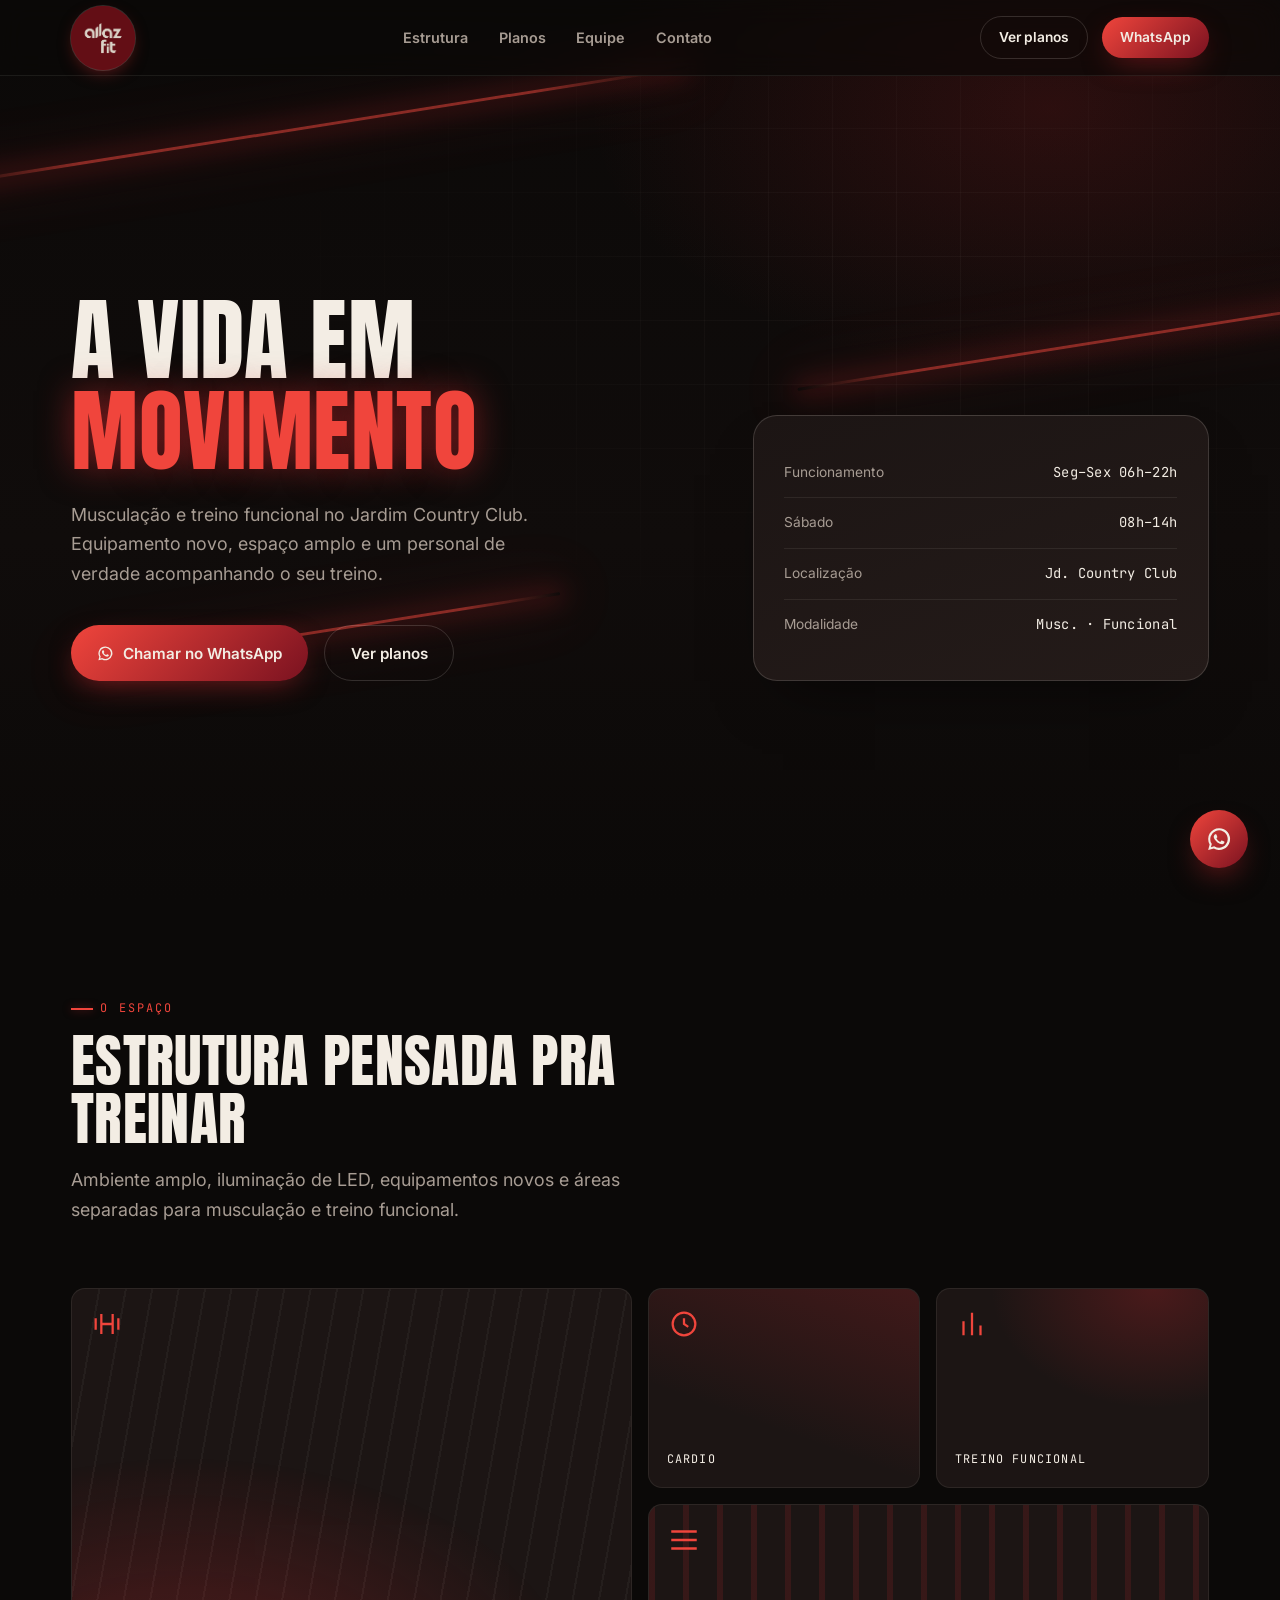
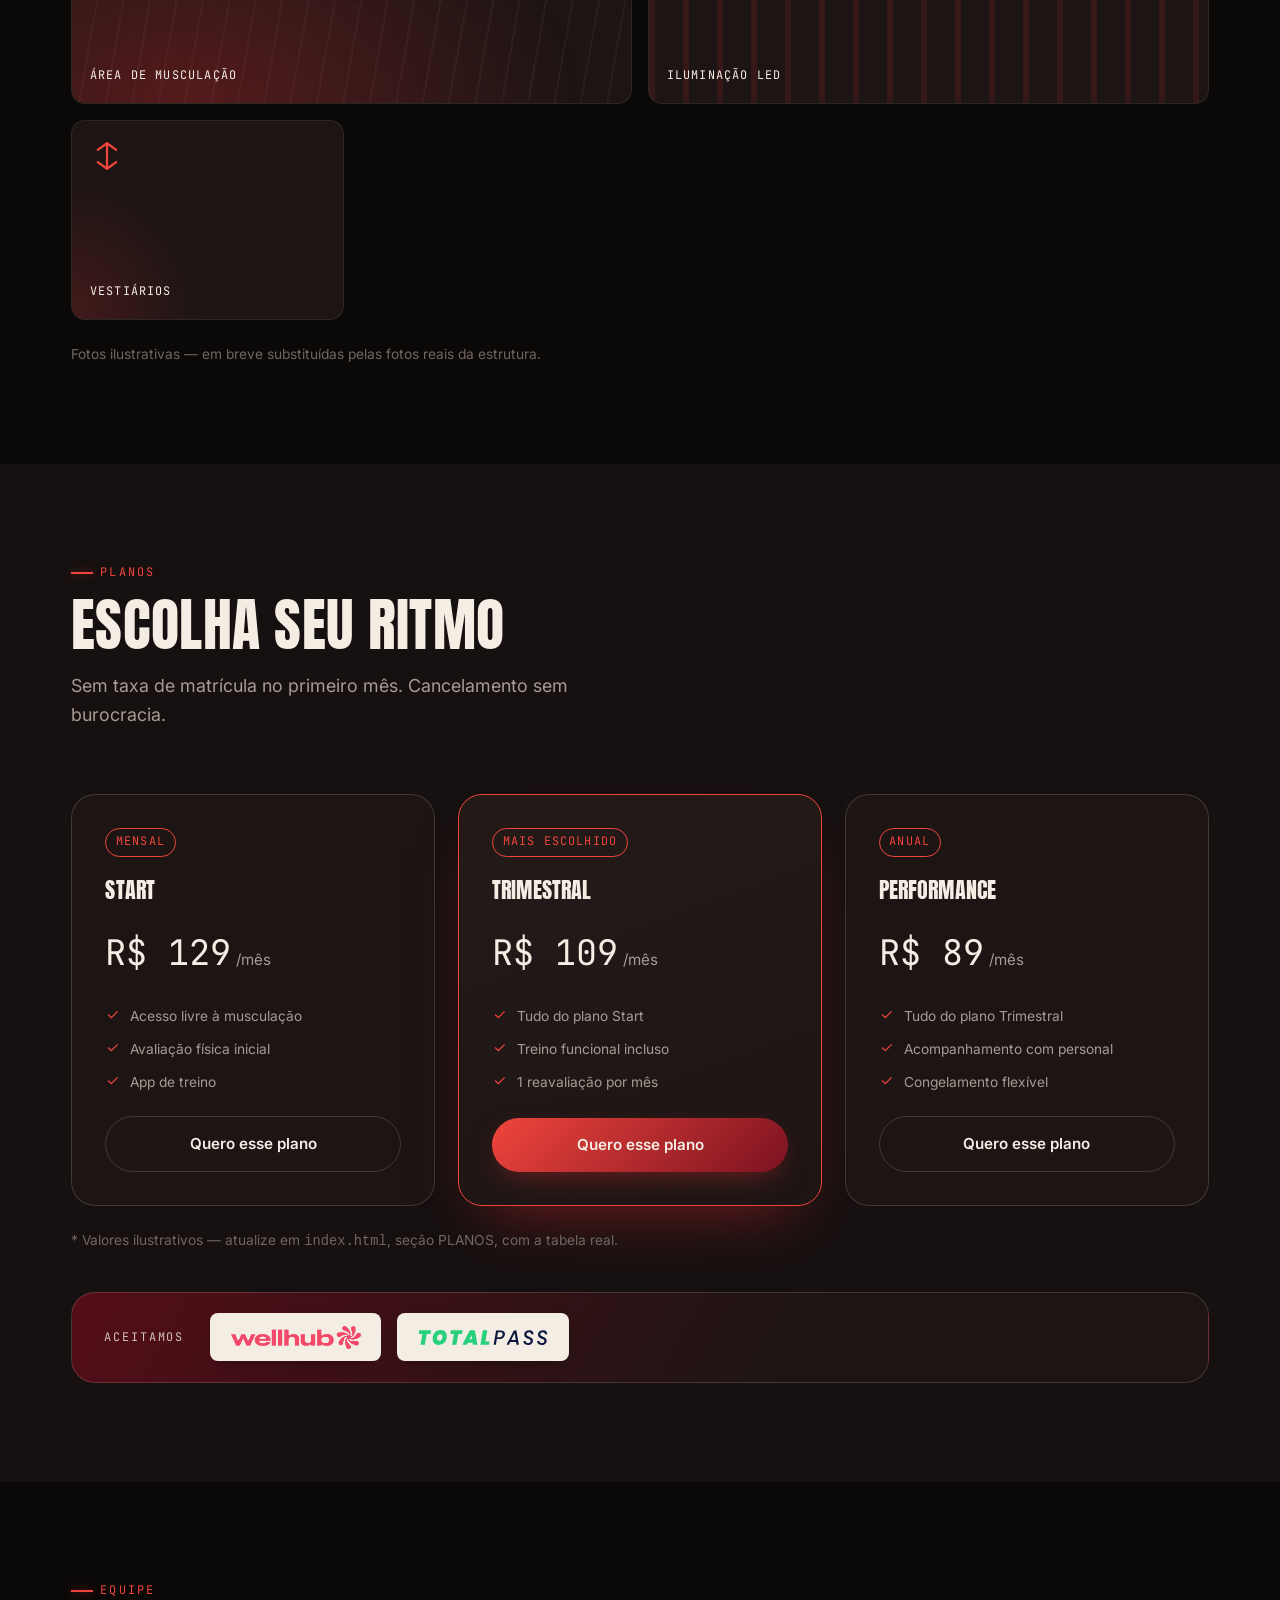
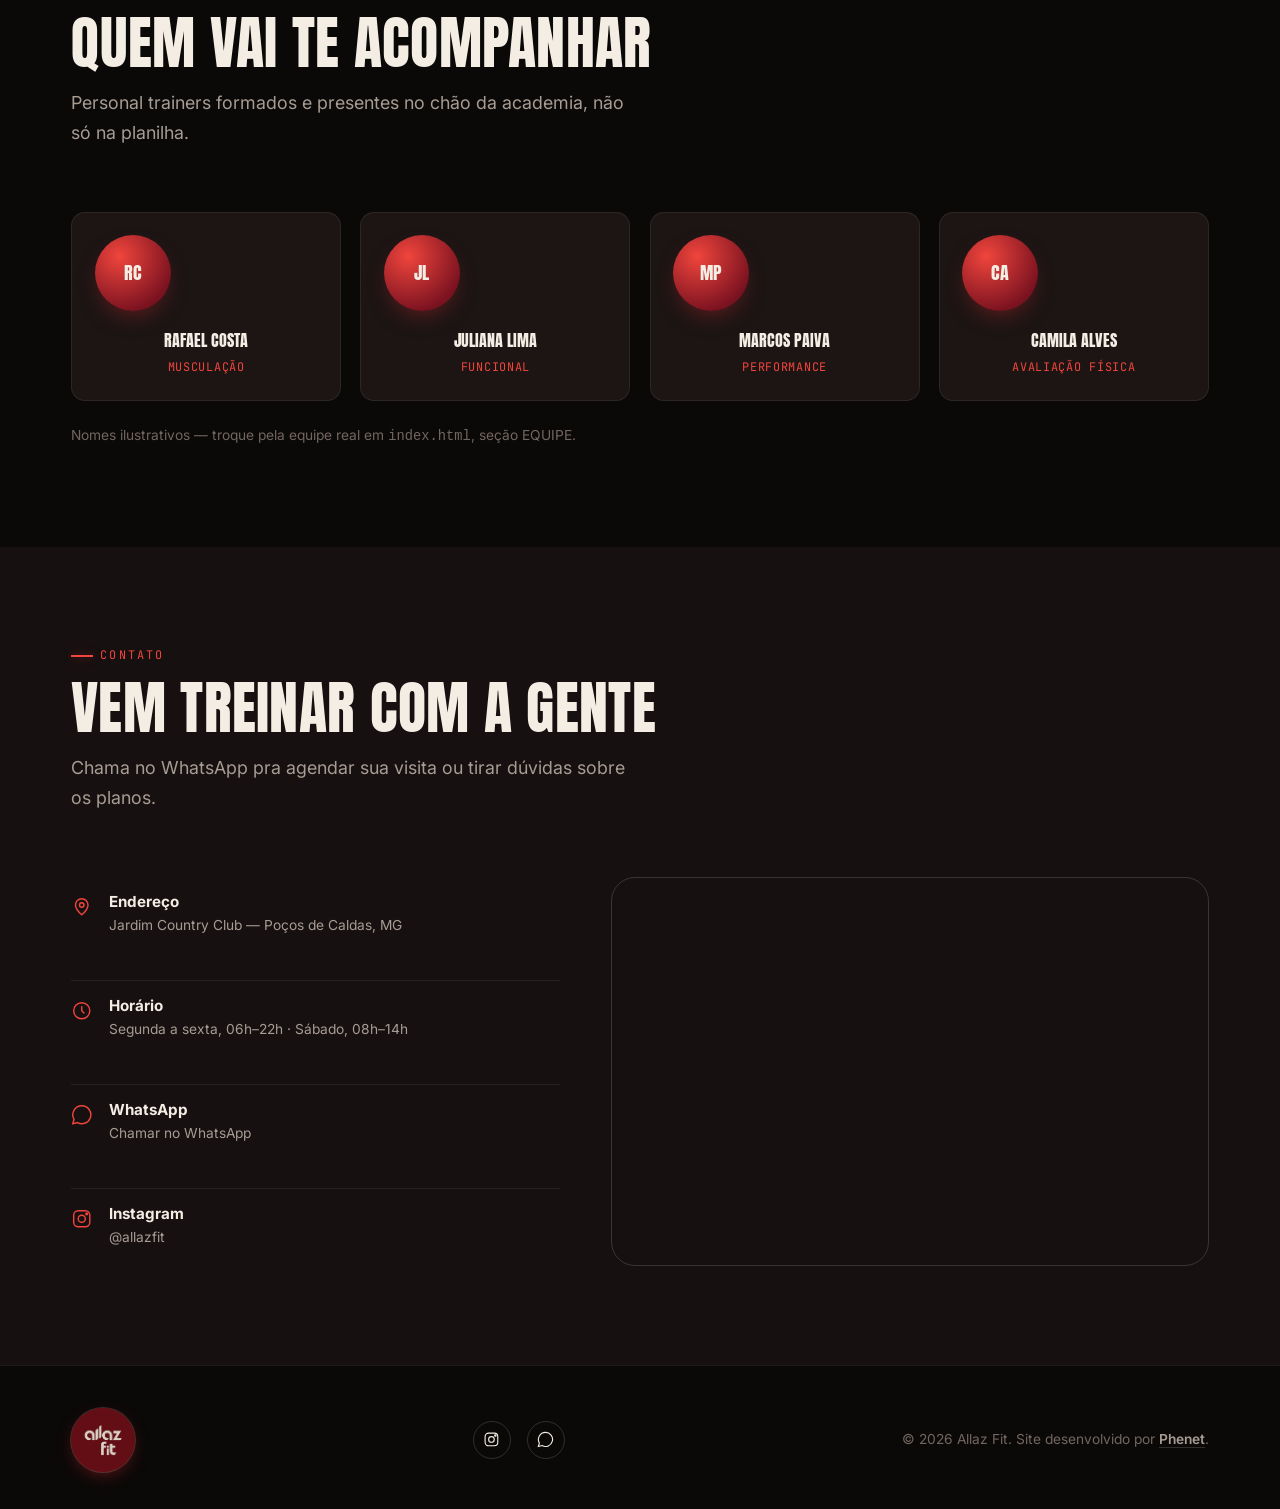
==== index.html @ f0dd8939 "Site institucional da Allaz Fit Vitrine em HTML/CSS/JS puro: hero, estrutura, planos, equipe e conta" ====
<!DOCTYPE html>
<html lang="pt-BR">
<head>
<meta charset="UTF-8">
<meta name="viewport" content="width=device-width, initial-scale=1">
<title>Allaz Fit — Academia em Poços de Caldas</title>
<meta name="description" content="Allaz Fit, academia no Jardim Country Club, Poços de Caldas. Musculação, treino funcional e acompanhamento de personal trainer. A vida em movimento.">

<meta property="og:type" content="business.business">
<meta property="og:title" content="Allaz Fit — Academia em Poços de Caldas">
<meta property="og:description" content="Musculação, treino funcional e acompanhamento de personal trainer no Jardim Country Club.">
<meta property="og:image" content="assets/logo.jpg">

<link rel="icon" href="assets/logo.jpg" type="image/jpeg">
<link rel="apple-touch-icon" href="assets/logo.jpg">
<link rel="preconnect" href="https://fonts.googleapis.com">
<link rel="preconnect" href="https://fonts.gstatic.com" crossorigin>
<link href="https://fonts.googleapis.com/css2?family=Anton&family=Inter:wght@400;500;600;700;800&family=JetBrains+Mono:wght@400;500&display=swap" rel="stylesheet">
<link rel="stylesheet" href="css/style.css">
</head>
<body>

<!-- ============ HEADER ============ -->
<header class="header" id="header">
  <div class="container header__inner">
    <a href="#inicio" class="brand">
      <span class="brand__mark"><img src="assets/logo.jpg" alt="Allaz Fit"></span>
    </a>

    <nav class="nav" id="nav">
      <a href="#estrutura">Estrutura</a>
      <a href="#planos">Planos</a>
      <a href="#equipe">Equipe</a>
      <a href="#contato">Contato</a>
    </nav>

    <div class="header__cta">
      <a href="#planos" class="btn btn--ghost">Ver planos</a>
      <a href="#" class="btn btn--primary js-wa" data-msg="Olá! Vim pelo site da Allaz Fit e quero saber mais sobre os planos.">
        WhatsApp
      </a>
    </div>

    <button class="menu-toggle" id="menuToggle" aria-label="Abrir menu" aria-expanded="false">
      <span></span><span></span><span></span>
    </button>
  </div>
</header>

<!-- ============ HERO ============ -->
<section class="hero" id="inicio">
  <div class="hero__grid" aria-hidden="true"></div>
  <div class="hero__strips" aria-hidden="true">
    <div class="hero__strip hero__strip--1"></div>
    <div class="hero__strip hero__strip--2"></div>
    <div class="hero__strip hero__strip--3"></div>
  </div>

  <div class="container hero__inner">
    <div>
      <h1>A vida em <em>movimento</em></h1>
      <p class="hero__lead">Musculação e treino funcional no Jardim Country Club. Equipamento novo, espaço amplo e um personal de verdade acompanhando o seu treino.</p>
      <div class="hero__cta">
        <a href="#" class="btn btn--primary js-wa" data-msg="Olá! Vim pelo site da Allaz Fit e quero conhecer a academia.">
          <svg viewBox="0 0 24 24" fill="currentColor"><path d="M12 2a10 10 0 0 0-8.66 15L2 22l5.2-1.3A10 10 0 1 0 12 2Zm0 18a8 8 0 0 1-4.1-1.13l-.3-.17-3.08.77.8-2.98-.2-.32A8 8 0 1 1 12 20Zm4.4-5.9c-.24-.12-1.42-.7-1.64-.78-.22-.08-.38-.12-.54.12-.16.24-.62.78-.76.94-.14.16-.28.18-.52.06-.24-.12-1.02-.38-1.94-1.2-.72-.64-1.2-1.44-1.34-1.68-.14-.24-.02-.37.1-.49.11-.11.24-.28.36-.42.12-.14.16-.24.24-.4.08-.16.04-.3-.02-.42-.06-.12-.54-1.3-.74-1.78-.2-.46-.4-.4-.54-.4h-.46c-.16 0-.42.06-.64.3-.22.24-.84.82-.84 2s.86 2.32.98 2.48c.12.16 1.7 2.6 4.12 3.64.58.25 1.03.4 1.38.51.58.18 1.1.16 1.52.1.46-.07 1.42-.58 1.62-1.14.2-.56.2-1.04.14-1.14-.06-.1-.22-.16-.46-.28Z"/></svg>
          Chamar no WhatsApp
        </a>
        <a href="#planos" class="btn btn--ghost">Ver planos</a>
      </div>
    </div>

    <aside class="hero__panel" data-reveal>
      <div class="hero__panel-row">
        <span class="hero__panel-label">Funcionamento</span>
        <span class="hero__panel-value">Seg–Sex 06h–22h</span>
      </div>
      <div class="hero__panel-row">
        <span class="hero__panel-label">Sábado</span>
        <span class="hero__panel-value">08h–14h</span>
      </div>
      <div class="hero__panel-row">
        <span class="hero__panel-label">Localização</span>
        <span class="hero__panel-value">Jd. Country Club</span>
      </div>
      <div class="hero__panel-row">
        <span class="hero__panel-label">Modalidade</span>
        <span class="hero__panel-value">Musc. · Funcional</span>
      </div>
    </aside>
  </div>
</section>

<!-- ============ ESTRUTURA ============ -->
<section class="section" id="estrutura">
  <div class="container">
    <div class="eyebrow">O espaço</div>
    <div class="section__head" data-reveal>
      <h2>Estrutura pensada pra treinar</h2>
      <p>Ambiente amplo, iluminação de LED, equipamentos novos e áreas separadas para musculação e treino funcional.</p>
    </div>

    <div class="gallery" data-reveal>
      <div class="shot shot--a">
        <svg class="shot__icon" viewBox="0 0 24 24" fill="none" stroke="currentColor" stroke-width="1.6"><path d="M4 8v8M8 5v14M16 5v14M20 8v8M8 12h8"/></svg>
        <span class="shot__label">Área de musculação</span>
      </div>
      <div class="shot shot--b">
        <svg class="shot__icon" viewBox="0 0 24 24" fill="none" stroke="currentColor" stroke-width="1.6"><circle cx="12" cy="12" r="8"/><path d="M12 8v4l3 2"/></svg>
        <span class="shot__label">Cardio</span>
      </div>
      <div class="shot shot--c">
        <svg class="shot__icon" viewBox="0 0 24 24" fill="none" stroke="currentColor" stroke-width="1.6"><path d="M6 20V10M12 20V4M18 20v-7"/></svg>
        <span class="shot__label">Treino funcional</span>
      </div>
      <div class="shot shot--d">
        <svg class="shot__icon" viewBox="0 0 24 24" fill="none" stroke="currentColor" stroke-width="1.6"><path d="M3 12h18M3 6h18M3 18h18"/></svg>
        <span class="shot__label">Iluminação LED</span>
      </div>
      <div class="shot shot--e">
        <svg class="shot__icon" viewBox="0 0 24 24" fill="none" stroke="currentColor" stroke-width="1.6"><path d="M12 3v18M5 8l7-5 7 5M5 16l7 5 7-5"/></svg>
        <span class="shot__label">Vestiários</span>
      </div>
    </div>
    <!-- Trocar por fotos reais: substitua cada <div class="shot ..."> pelo conteúdo,
         mantendo a classe, por <img src="assets/estrutura-1.jpg" alt="..."> -->
    <p class="note">Fotos ilustrativas — em breve substituídas pelas fotos reais da estrutura.</p>
  </div>
</section>

<!-- ============ PLANOS ============ -->
<section class="section section--alt" id="planos">
  <div class="container">
    <div class="eyebrow">Planos</div>
    <div class="section__head" data-reveal>
      <h2>Escolha seu ritmo</h2>
      <p>Sem taxa de matrícula no primeiro mês. Cancelamento sem burocracia.</p>
    </div>

    <div class="plans" data-reveal>
      <article class="plan">
        <span class="plan__tag">Mensal</span>
        <h3 class="plan__name">Start</h3>
        <div class="plan__price">R$ 129<span>/mês</span></div>
        <ul class="plan__list">
          <li><svg viewBox="0 0 24 24" fill="none" stroke="currentColor" stroke-width="2"><path d="M5 12l5 5L20 7"/></svg>Acesso livre à musculação</li>
          <li><svg viewBox="0 0 24 24" fill="none" stroke="currentColor" stroke-width="2"><path d="M5 12l5 5L20 7"/></svg>Avaliação física inicial</li>
          <li><svg viewBox="0 0 24 24" fill="none" stroke="currentColor" stroke-width="2"><path d="M5 12l5 5L20 7"/></svg>App de treino</li>
        </ul>
        <a href="#" class="btn btn--ghost js-wa" data-msg="Olá! Quero contratar o plano Start da Allaz Fit.">Quero esse plano</a>
      </article>

      <article class="plan plan--featured">
        <span class="plan__tag">Mais escolhido</span>
        <h3 class="plan__name">Trimestral</h3>
        <div class="plan__price">R$ 109<span>/mês</span></div>
        <ul class="plan__list">
          <li><svg viewBox="0 0 24 24" fill="none" stroke="currentColor" stroke-width="2"><path d="M5 12l5 5L20 7"/></svg>Tudo do plano Start</li>
          <li><svg viewBox="0 0 24 24" fill="none" stroke="currentColor" stroke-width="2"><path d="M5 12l5 5L20 7"/></svg>Treino funcional incluso</li>
          <li><svg viewBox="0 0 24 24" fill="none" stroke="currentColor" stroke-width="2"><path d="M5 12l5 5L20 7"/></svg>1 reavaliação por mês</li>
        </ul>
        <a href="#" class="btn btn--primary js-wa" data-msg="Olá! Quero contratar o plano Trimestral da Allaz Fit.">Quero esse plano</a>
      </article>

      <article class="plan">
        <span class="plan__tag">Anual</span>
        <h3 class="plan__name">Performance</h3>
        <div class="plan__price">R$ 89<span>/mês</span></div>
        <ul class="plan__list">
          <li><svg viewBox="0 0 24 24" fill="none" stroke="currentColor" stroke-width="2"><path d="M5 12l5 5L20 7"/></svg>Tudo do plano Trimestral</li>
          <li><svg viewBox="0 0 24 24" fill="none" stroke="currentColor" stroke-width="2"><path d="M5 12l5 5L20 7"/></svg>Acompanhamento com personal</li>
          <li><svg viewBox="0 0 24 24" fill="none" stroke="currentColor" stroke-width="2"><path d="M5 12l5 5L20 7"/></svg>Congelamento flexível</li>
        </ul>
        <a href="#" class="btn btn--ghost js-wa" data-msg="Olá! Quero contratar o plano Performance da Allaz Fit.">Quero esse plano</a>
      </article>
    </div>
    <p class="note">* Valores ilustrativos — atualize em <code>index.html</code>, seção PLANOS, com a tabela real.</p>

    <div class="partners" data-reveal>
      <span class="partners__label">Aceitamos</span>
      <div class="partners__logos">
        <span class="partners__badge"><img src="assets/wellhub.png" alt="Wellhub"></span>
        <span class="partners__badge"><img src="assets/totalpass.svg" alt="TotalPass"></span>
      </div>
    </div>
  </div>
</section>

<!-- ============ EQUIPE ============ -->
<section class="section" id="equipe">
  <div class="container">
    <div class="eyebrow">Equipe</div>
    <div class="section__head" data-reveal>
      <h2>Quem vai te acompanhar</h2>
      <p>Personal trainers formados e presentes no chão da academia, não só na planilha.</p>
    </div>

    <div class="team" data-reveal>
      <div class="member">
        <div class="member__avatar">RC</div>
        <div class="member__name">Rafael Costa</div>
        <div class="member__role">Musculação</div>
      </div>
      <div class="member">
        <div class="member__avatar">JL</div>
        <div class="member__name">Juliana Lima</div>
        <div class="member__role">Funcional</div>
      </div>
      <div class="member">
        <div class="member__avatar">MP</div>
        <div class="member__name">Marcos Paiva</div>
        <div class="member__role">Performance</div>
      </div>
      <div class="member">
        <div class="member__avatar">CA</div>
        <div class="member__name">Camila Alves</div>
        <div class="member__role">Avaliação física</div>
      </div>
    </div>
    <p class="note">Nomes ilustrativos — troque pela equipe real em <code>index.html</code>, seção EQUIPE.</p>
  </div>
</section>

<!-- ============ CONTATO ============ -->
<section class="section section--alt" id="contato">
  <div class="container">
    <div class="eyebrow">Contato</div>
    <div class="section__head" data-reveal>
      <h2>Vem treinar com a gente</h2>
      <p>Chama no WhatsApp pra agendar sua visita ou tirar dúvidas sobre os planos.</p>
    </div>

    <div class="contact" data-reveal>
      <div class="contact__info">
        <div class="info-row">
          <svg viewBox="0 0 24 24" fill="none" stroke="currentColor" stroke-width="1.6"><path d="M12 21s-7-6.1-7-11a7 7 0 0 1 14 0c0 4.9-7 11-7 11Z"/><circle cx="12" cy="10" r="2.5"/></svg>
          <div>
            <h4>Endereço</h4>
            <p>Jardim Country Club — Poços de Caldas, MG</p>
          </div>
        </div>
        <div class="info-row">
          <svg viewBox="0 0 24 24" fill="none" stroke="currentColor" stroke-width="1.6"><circle cx="12" cy="12" r="9"/><path d="M12 7v5l3 3"/></svg>
          <div>
            <h4>Horário</h4>
            <p>Segunda a sexta, 06h–22h · Sábado, 08h–14h</p>
          </div>
        </div>
        <div class="info-row">
          <svg viewBox="0 0 24 24" fill="none" stroke="currentColor" stroke-width="1.6"><path d="M12 2a10 10 0 0 0-8.66 15L2 22l5.2-1.3A10 10 0 1 0 12 2Z"/></svg>
          <div>
            <h4>WhatsApp</h4>
            <p><a href="#" class="js-wa" data-msg="Olá! Vim pelo site da Allaz Fit.">Chamar no WhatsApp</a></p>
          </div>
        </div>
        <div class="info-row">
          <svg viewBox="0 0 24 24" fill="none" stroke="currentColor" stroke-width="1.6"><rect x="3" y="3" width="18" height="18" rx="5"/><circle cx="12" cy="12" r="4"/><circle cx="17.5" cy="6.5" r="1"/></svg>
          <div>
            <h4>Instagram</h4>
            <p><a href="https://instagram.com/allazfit" target="_blank" rel="noopener">@allazfit</a></p>
          </div>
        </div>
      </div>

      <div class="contact__map">
        <iframe src="https://maps.google.com/maps?q=Jardim%20Country%20Club%2C%20Po%C3%A7os%20de%20Caldas%2C%20MG&z=15&output=embed" loading="lazy" referrerpolicy="no-referrer-when-downgrade" title="Localização Allaz Fit"></iframe>
      </div>
    </div>
  </div>
</section>

<!-- ============ FOOTER ============ -->
<footer class="footer">
  <div class="container footer__inner">
    <a href="#inicio" class="brand">
      <span class="brand__mark"><img src="assets/logo.jpg" alt="Allaz Fit"></span>
    </a>

    <div class="footer__social">
      <a href="https://instagram.com/allazfit" target="_blank" rel="noopener" aria-label="Instagram">
        <svg viewBox="0 0 24 24" fill="none" stroke="currentColor" stroke-width="1.6"><rect x="3" y="3" width="18" height="18" rx="5"/><circle cx="12" cy="12" r="4"/><circle cx="17.5" cy="6.5" r="1"/></svg>
      </a>
      <a href="#" class="js-wa" data-msg="Olá! Vim pelo site da Allaz Fit." aria-label="WhatsApp">
        <svg viewBox="0 0 24 24" fill="none" stroke="currentColor" stroke-width="1.6"><path d="M12 2a10 10 0 0 0-8.66 15L2 22l5.2-1.3A10 10 0 1 0 12 2Z"/></svg>
      </a>
    </div>

    <p class="footer__credit">© <span id="year"></span> Allaz Fit. Site desenvolvido por <a href="https://phenettech.com.br" target="_blank" rel="noopener">Phenet</a>.</p>
  </div>
</footer>

<!-- ============ WHATSAPP FLOAT ============ -->
<a href="#" class="wa-float js-wa" id="waFloat" data-msg="Olá! Vim pelo site da Allaz Fit." aria-label="Chamar no WhatsApp">
  <svg viewBox="0 0 24 24" fill="currentColor"><path d="M12 2a10 10 0 0 0-8.66 15L2 22l5.2-1.3A10 10 0 1 0 12 2Zm0 18a8 8 0 0 1-4.1-1.13l-.3-.17-3.08.77.8-2.98-.2-.32A8 8 0 1 1 12 20Zm4.4-5.9c-.24-.12-1.42-.7-1.64-.78-.22-.08-.38-.12-.54.12-.16.24-.62.78-.76.94-.14.16-.28.18-.52.06-.24-.12-1.02-.38-1.94-1.2-.72-.64-1.2-1.44-1.34-1.68-.14-.24-.02-.37.1-.49.11-.11.24-.28.36-.42.12-.14.16-.24.24-.4.08-.16.04-.3-.02-.42-.06-.12-.54-1.3-.74-1.78-.2-.46-.4-.4-.54-.4h-.46c-.16 0-.42.06-.64.3-.22.24-.84.82-.84 2s.86 2.32.98 2.48c.12.16 1.7 2.6 4.12 3.64.58.25 1.03.4 1.38.51.58.18 1.1.16 1.52.1.46-.07 1.42-.58 1.62-1.14.2-.56.2-1.04.14-1.14-.06-.1-.22-.16-.46-.28Z"/></svg>
</a>

<script src="js/main.js"></script>
</body>
</html>
---- css/style.css ----
/* =========================================================
   ALLAZ FIT — Design System
   Paleta: preto quente + vinho profundo + ember (LED da sala)
   ========================================================= */

/* ---------- 1. TOKENS ---------- */
:root{
  /* cores */
  --ink:#0B0908;
  --bg-2:#161010;
  --surface:#1C1514;
  --surface-2:#241B19;
  --line:rgba(243,237,228,.08);
  --line-strong:rgba(243,237,228,.16);

  --bone:#F3EDE4;
  --smoke:#A79C93;
  --smoke-2:#726660;

  --wine:#7A1220;
  --wine-2:#540D17;
  --ember:#D42A30;
  --ember-2:#F0453C;
  --ember-glow:rgba(212,42,48,.55);
  --ember-soft:rgba(212,42,48,.14);

  /* tipografia */
  --f-display:'Anton',system-ui,sans-serif;
  --f-body:'Inter',system-ui,-apple-system,sans-serif;
  --f-mono:'JetBrains Mono',ui-monospace,'SF Mono',monospace;

  --fs-hero:clamp(2.6rem,7vw,6.4rem);
  --fs-h2:clamp(2rem,4.6vw,3.6rem);
  --fs-h3:clamp(1.2rem,2vw,1.6rem);
  --fs-lead:clamp(1.05rem,1.4vw,1.3rem);
  --fs-body:clamp(.96rem,1.05vw,1.05rem);
  --fs-sm:.86rem;
  --fs-xs:.74rem;

  /* layout */
  --container:1240px;
  --gutter:clamp(1.25rem,4vw,3.5rem);
  --section:clamp(5rem,11vh,9rem);
  --r-sm:8px;
  --r:14px;
  --r-lg:24px;

  /* motion */
  --e-out:cubic-bezier(.16,1,.3,1);
  --t-fast:.25s var(--e-out);
  --t:.55s var(--e-out);

  --header-h:76px;
}

/* ---------- 2. RESET ---------- */
*,*::before,*::after{box-sizing:border-box;margin:0;padding:0}
html{
  -webkit-text-size-adjust:100%;
  scroll-behavior:smooth;
  scroll-padding-top:calc(var(--header-h) + 16px);
}
body{
  font-family:var(--f-body);
  font-size:var(--fs-body);
  line-height:1.65;
  color:var(--bone);
  background:var(--ink);
  overflow-x:clip;
  -webkit-font-smoothing:antialiased;
  -moz-osx-font-smoothing:grayscale;
}
img,svg,video{display:block;max-width:100%}
a{color:inherit;text-decoration:none}
button,input,textarea,select{font:inherit;color:inherit;background:none;border:none;outline:none}
ul{list-style:none}
h1,h2,h3,h4{font-family:var(--f-display);font-weight:400;line-height:1.02;letter-spacing:.005em;text-transform:uppercase}

:focus-visible{outline:2px solid var(--ember-2);outline-offset:3px}

.container{width:100%;max-width:var(--container);margin-inline:auto;padding-inline:var(--gutter)}
.section{padding-block:var(--section)}
.section--alt{background:var(--bg-2)}

.eyebrow{
  display:flex;align-items:center;gap:.6em;
  font-family:var(--f-mono);font-size:var(--fs-xs);letter-spacing:.18em;text-transform:uppercase;
  color:var(--ember-2);margin-bottom:1.1em;
}
.eyebrow::before{content:'';width:22px;height:2px;background:var(--ember-2);box-shadow:0 0 8px var(--ember-glow)}

.section__head{max-width:640px;margin-bottom:clamp(2.4rem,5vw,4rem)}
.section__head h2{font-size:var(--fs-h2);color:var(--bone)}
.section__head p{margin-top:1rem;color:var(--smoke);font-size:var(--fs-lead);max-width:52ch}

/* ---------- 3. BUTTONS ---------- */
.btn{
  display:inline-flex;align-items:center;justify-content:center;gap:.6em;
  padding:.95em 1.7em;border-radius:999px;
  font-family:var(--f-body);font-weight:600;font-size:.95rem;
  transition:transform var(--t-fast),box-shadow var(--t-fast),background var(--t-fast),border-color var(--t-fast);
  white-space:nowrap;
}
.btn--primary{
  background:linear-gradient(135deg,var(--ember-2),var(--wine));
  color:var(--bone);
  box-shadow:0 10px 30px -10px var(--ember-glow);
}
.btn--primary:hover{transform:translateY(-2px);box-shadow:0 16px 38px -10px var(--ember-glow)}
.btn--ghost{
  border:1.5px solid var(--line-strong);color:var(--bone);
}
.btn--ghost:hover{border-color:var(--ember-2);background:var(--ember-soft)}
.btn svg{width:1.1em;height:1.1em}

/* ---------- 4. HEADER ---------- */
.header{
  position:fixed;inset-inline:0;top:0;z-index:100;height:var(--header-h);
  display:flex;align-items:center;
  background:rgba(11,9,8,.7);backdrop-filter:blur(14px) saturate(140%);
  border-bottom:1px solid var(--line);
  transition:background var(--t-fast),border-color var(--t-fast);
}
.header__inner{width:100%;display:flex;align-items:center;justify-content:space-between;gap:1.5rem}

.brand{display:flex;align-items:center}
.brand__mark{
  width:64px;height:64px;border-radius:50%;overflow:hidden;
  background:var(--wine);
  display:flex;align-items:center;justify-content:center;
  box-shadow:0 0 0 1px var(--line-strong),0 6px 18px -6px var(--ember-glow);
  flex:none;
}
.brand__mark img{width:100%;height:100%;object-fit:cover}

.nav{display:flex;align-items:center;gap:clamp(1.2rem,2.4vw,2.2rem)}
.nav a{
  font-size:.9rem;font-weight:600;color:var(--smoke);position:relative;padding-block:.3rem;
  transition:color var(--t-fast);
}
.nav a::after{content:'';position:absolute;left:0;right:0;bottom:0;height:2px;background:var(--ember-2);transform:scaleX(0);transform-origin:left;transition:transform var(--t-fast);box-shadow:0 0 8px var(--ember-glow)}
.nav a:hover{color:var(--bone)}
.nav a:hover::after{transform:scaleX(1)}

.header__cta{display:flex;align-items:center;gap:.9rem}
.header__cta .btn{padding:.7em 1.3em;font-size:.86rem}

.menu-toggle{display:none;width:42px;height:42px;border-radius:var(--r-sm);border:1px solid var(--line-strong);flex-direction:column;align-items:center;justify-content:center;gap:5px}
.menu-toggle span{width:18px;height:2px;background:var(--bone);transition:transform var(--t-fast),opacity var(--t-fast)}
.menu-toggle.is-open span:nth-child(1){transform:translateY(7px) rotate(45deg)}
.menu-toggle.is-open span:nth-child(2){opacity:0}
.menu-toggle.is-open span:nth-child(3){transform:translateY(-7px) rotate(-45deg)}

/* ---------- 5. HERO ---------- */
.hero{
  position:relative;min-height:100svh;display:flex;align-items:center;
  padding-top:var(--header-h);overflow:hidden;
  background:
    radial-gradient(ellipse 60% 50% at 82% 12%,rgba(212,42,48,.16),transparent 60%),
    linear-gradient(180deg,#0B0908 0%,#100C0B 60%,#0B0908 100%);
}
.hero__strips{position:absolute;inset:0;z-index:0;pointer-events:none}
.hero__strip{
  position:absolute;height:3px;border-radius:2px;
  background:linear-gradient(90deg,transparent,var(--ember-2) 20%,var(--ember-2) 80%,transparent);
  box-shadow:0 0 24px 4px var(--ember-glow),0 0 60px 10px rgba(212,42,48,.25);
  opacity:.55;
}
.hero__strip--1{width:60%;top:14%;left:-6%;transform:rotate(-9deg)}
.hero__strip--2{width:46%;top:38%;right:-8%;transform:rotate(-9deg)}
.hero__strip--3{width:38%;top:70%;left:6%;transform:rotate(-9deg)}
.hero__grid{
  position:absolute;inset:0;z-index:0;opacity:.5;
  background-image:linear-gradient(var(--line) 1px,transparent 1px),linear-gradient(90deg,var(--line) 1px,transparent 1px);
  background-size:64px 64px;
  mask-image:radial-gradient(ellipse 70% 60% at 70% 30%,#000 0%,transparent 75%);
}

.hero__inner{position:relative;z-index:1;display:grid;grid-template-columns:1.15fr .85fr;gap:clamp(2rem,5vw,4rem);align-items:end;padding-block:clamp(2.5rem,6vw,4rem)}
.hero h1{font-size:var(--fs-hero);color:var(--bone)}
.hero h1 em{font-style:normal;color:var(--ember-2);text-shadow:0 0 34px var(--ember-glow)}
.hero__lead{margin-top:1.4rem;max-width:46ch;font-size:var(--fs-lead);color:var(--smoke)}
.hero__cta{display:flex;flex-wrap:wrap;gap:1rem;margin-top:2.3rem}

.hero__panel{
  border:1px solid var(--line-strong);border-radius:var(--r-lg);
  background:linear-gradient(160deg,var(--surface),var(--surface-2));
  padding:clamp(1.4rem,2.4vw,2rem);
  box-shadow:0 30px 60px -30px rgba(0,0,0,.6);
}
.hero__panel-row{display:flex;justify-content:space-between;align-items:center;padding-block:.85rem;border-bottom:1px solid var(--line)}
.hero__panel-row:last-child{border-bottom:none}
.hero__panel-label{font-size:var(--fs-sm);color:var(--smoke)}
.hero__panel-value{font-family:var(--f-mono);font-size:var(--fs-sm);color:var(--bone);letter-spacing:.02em}

/* ---------- 6. ESTRUTURA ---------- */
.gallery{display:grid;grid-template-columns:repeat(4,1fr);grid-auto-rows:200px;gap:1rem}
.shot{
  position:relative;border-radius:var(--r);overflow:hidden;
  border:1px solid var(--line);background:var(--surface);
  display:flex;flex-direction:column;justify-content:flex-end;padding:1.1rem;
}
.shot::before{content:'';position:absolute;inset:0;opacity:.9}
.shot__icon{position:relative;z-index:1;width:34px;height:34px;margin-bottom:auto;color:var(--ember-2)}
.shot__label{position:relative;z-index:1;font-family:var(--f-mono);font-size:var(--fs-xs);letter-spacing:.1em;text-transform:uppercase;color:var(--bone)}

.shot--a{grid-column:span 2;grid-row:span 2}
.shot--a::before{background:radial-gradient(120% 100% at 20% 100%,rgba(212,42,48,.35),transparent 60%),repeating-linear-gradient(100deg,rgba(243,237,228,.05) 0 2px,transparent 2px 26px)}
.shot--b::before{background:linear-gradient(200deg,rgba(212,42,48,.22),transparent 65%)}
.shot--c::before{background:radial-gradient(100% 100% at 80% 0%,rgba(212,42,48,.28),transparent 60%)}
.shot--d{grid-column:span 2}
.shot--d::before{background:repeating-linear-gradient(90deg,rgba(212,42,48,.16) 0 6px,transparent 6px 34px)}
.shot--e::before{background:radial-gradient(80% 120% at 0% 100%,rgba(212,42,48,.24),transparent 60%)}

.note{margin-top:1.4rem;font-size:var(--fs-sm);color:var(--smoke-2)}

/* ---------- PARCEIROS / CONVÊNIOS ---------- */
.partners{
  margin-top:2.4rem;display:flex;align-items:center;gap:1.6rem;flex-wrap:wrap;
  padding:1.3rem clamp(1.2rem,2.5vw,2rem);border-radius:var(--r-lg);
  background:linear-gradient(120deg,var(--wine-2),var(--surface) 65%);
  border:1px solid var(--line-strong);
}
.partners__label{
  font-family:var(--f-mono);font-size:var(--fs-xs);letter-spacing:.16em;text-transform:uppercase;
  color:var(--bone);opacity:.8;flex:none;
}
.partners__logos{display:flex;align-items:center;gap:1rem;flex-wrap:wrap}
.partners__badge{
  background:var(--bone);border-radius:var(--r-sm);
  height:48px;padding:0 1.3rem;display:flex;align-items:center;justify-content:center;
  box-shadow:0 8px 20px -10px rgba(0,0,0,.5);
}
.partners__badge img{height:60%;width:auto;max-width:130px;object-fit:contain}

/* ---------- 7. PLANOS ---------- */
.plans{display:grid;grid-template-columns:repeat(3,1fr);gap:1.4rem}
.plan{
  border:1px solid var(--line-strong);border-radius:var(--r-lg);padding:clamp(1.8rem,2.6vw,2.4rem);
  background:var(--surface);display:flex;flex-direction:column;gap:1.4rem;
  transition:transform var(--t-fast),border-color var(--t-fast);
}
.plan:hover{transform:translateY(-6px)}
.plan--featured{
  border-color:var(--ember-2);
  background:linear-gradient(160deg,var(--surface-2),var(--surface));
  box-shadow:0 30px 60px -30px var(--ember-glow);
}
.plan__tag{align-self:flex-start;font-family:var(--f-mono);font-size:var(--fs-xs);letter-spacing:.1em;text-transform:uppercase;color:var(--ember-2);border:1px solid var(--ember-2);border-radius:999px;padding:.3em .8em}
.plan__name{font-family:var(--f-display);font-size:1.4rem;color:var(--bone);text-transform:uppercase}
.plan__price{font-family:var(--f-mono);font-size:2.2rem;color:var(--bone);display:flex;align-items:baseline;gap:.3rem}
.plan__price span{font-size:.95rem;color:var(--smoke);font-family:var(--f-body)}
.plan__list{display:flex;flex-direction:column;gap:.65rem;font-size:var(--fs-sm);color:var(--smoke)}
.plan__list li{display:flex;gap:.6rem;align-items:flex-start}
.plan__list svg{flex:none;width:1.1em;height:1.1em;margin-top:.15em;color:var(--ember-2)}
.plan .btn{margin-top:auto;width:100%}

/* ---------- 8. EQUIPE ---------- */
.team{display:grid;grid-template-columns:repeat(4,1fr);gap:1.2rem}
.member{border:1px solid var(--line);border-radius:var(--r);background:var(--surface);padding:1.4rem;text-align:center}
.member__avatar{
  width:76px;height:76px;border-radius:50%;margin-inline:auto 1rem auto;margin-bottom:1rem;
  display:flex;align-items:center;justify-content:center;
  background:radial-gradient(circle at 32% 28%,var(--ember-2),var(--wine) 75%);
  font-family:var(--f-display);color:var(--bone);font-size:1.1rem;
  box-shadow:0 10px 24px -10px var(--ember-glow);
}
.member__name{font-family:var(--f-display);font-size:1rem;text-transform:uppercase;color:var(--bone)}
.member__role{margin-top:.3rem;font-family:var(--f-mono);font-size:var(--fs-xs);letter-spacing:.06em;text-transform:uppercase;color:var(--ember-2)}

/* ---------- 9. CONTATO ---------- */
.contact{display:grid;grid-template-columns:.9fr 1.1fr;gap:clamp(2rem,4vw,3.5rem);align-items:stretch}
.contact__info{display:flex;flex-direction:column;gap:1.6rem}
.info-row{display:flex;gap:1rem;align-items:flex-start;padding-block:1.1rem;border-top:1px solid var(--line)}
.info-row:first-child{border-top:none}
.info-row svg{flex:none;width:1.4em;height:1.4em;color:var(--ember-2);margin-top:.1em}
.info-row h4{font-family:var(--f-body);font-weight:700;font-size:.95rem;text-transform:none;color:var(--bone)}
.info-row p{margin-top:.25rem;font-size:var(--fs-sm);color:var(--smoke)}
.contact__map{border-radius:var(--r-lg);overflow:hidden;border:1px solid var(--line-strong);min-height:340px;filter:grayscale(.3) contrast(1.05)}
.contact__map iframe{width:100%;height:100%;min-height:340px;border:0}

/* ---------- 10. FOOTER ---------- */
.footer{border-top:1px solid var(--line);padding-block:2.6rem}
.footer__inner{display:flex;justify-content:space-between;align-items:center;flex-wrap:wrap;gap:1.4rem}
.footer__social{display:flex;gap:1rem}
.footer__social a{width:38px;height:38px;border:1px solid var(--line-strong);border-radius:50%;display:flex;align-items:center;justify-content:center;transition:border-color var(--t-fast),color var(--t-fast)}
.footer__social a:hover{border-color:var(--ember-2);color:var(--ember-2)}
.footer__social svg{width:1.1em;height:1.1em}
.footer__credit{font-size:var(--fs-sm);color:var(--smoke-2)}
.footer__credit a{color:var(--smoke);font-weight:600;border-bottom:1px solid var(--line-strong)}
.footer__credit a:hover{color:var(--ember-2);border-color:var(--ember-2)}

/* ---------- 11. WHATSAPP FLOAT ---------- */
.wa-float{
  position:fixed;right:clamp(1rem,3vw,2rem);bottom:clamp(1rem,3vw,2rem);z-index:90;
  width:58px;height:58px;border-radius:50%;
  background:linear-gradient(135deg,var(--ember-2),var(--wine));
  display:flex;align-items:center;justify-content:center;
  box-shadow:0 14px 30px -10px var(--ember-glow);
  opacity:0;transform:translateY(14px) scale(.9);pointer-events:none;
  transition:opacity var(--t),transform var(--t);
}
.wa-float.is-visible{opacity:1;transform:none;pointer-events:auto}
.wa-float svg{width:1.7em;height:1.7em;color:var(--bone)}

/* ---------- 12. REVEAL ---------- */
[data-reveal]{opacity:0;transform:translateY(24px);transition:opacity .7s var(--e-out),transform .7s var(--e-out)}
[data-reveal].is-in{opacity:1;transform:none}

/* ---------- 13. RESPONSIVE ---------- */
@media (max-width:1080px){
  .gallery{grid-template-columns:repeat(2,1fr)}
  .shot--a{grid-column:span 2}
  .shot--d{grid-column:span 2}
  .team{grid-template-columns:repeat(2,1fr)}
  .plans{grid-template-columns:1fr;max-width:420px;margin-inline:auto}
}
@media (max-width:900px){
  .hero__inner{grid-template-columns:1fr}
  .hero__panel{max-width:420px}
  .contact{grid-template-columns:1fr}
}
@media (max-width:760px){
  .nav,.header__cta .btn--ghost{display:none}
  .menu-toggle{display:flex}
  .header.is-open .nav{
    display:flex;flex-direction:column;position:fixed;inset:var(--header-h) 0 0 0;
    background:var(--ink);padding:2rem var(--gutter);gap:1.6rem;border-top:1px solid var(--line);
  }
  .header.is-open .nav a{font-size:1.3rem}
  .gallery{grid-template-columns:1fr}
  .shot--a,.shot--d{grid-column:span 1}
  .shot{grid-row:span 1;grid-auto-rows:170px}
  .team{grid-template-columns:1fr}
  .hero{min-height:auto}
  .hero__inner{padding-block:2.5rem 2.5rem;gap:1.5rem}
  .hero__lead{margin-top:1rem}
  .hero__cta{margin-top:1.6rem}
  .hero__panel-row{padding-block:.6rem}
  .wa-float{width:50px;height:50px}
}
@media (prefers-reduced-motion:reduce){
  html{scroll-behavior:auto}
  [data-reveal]{opacity:1;transform:none;transition:none}
}
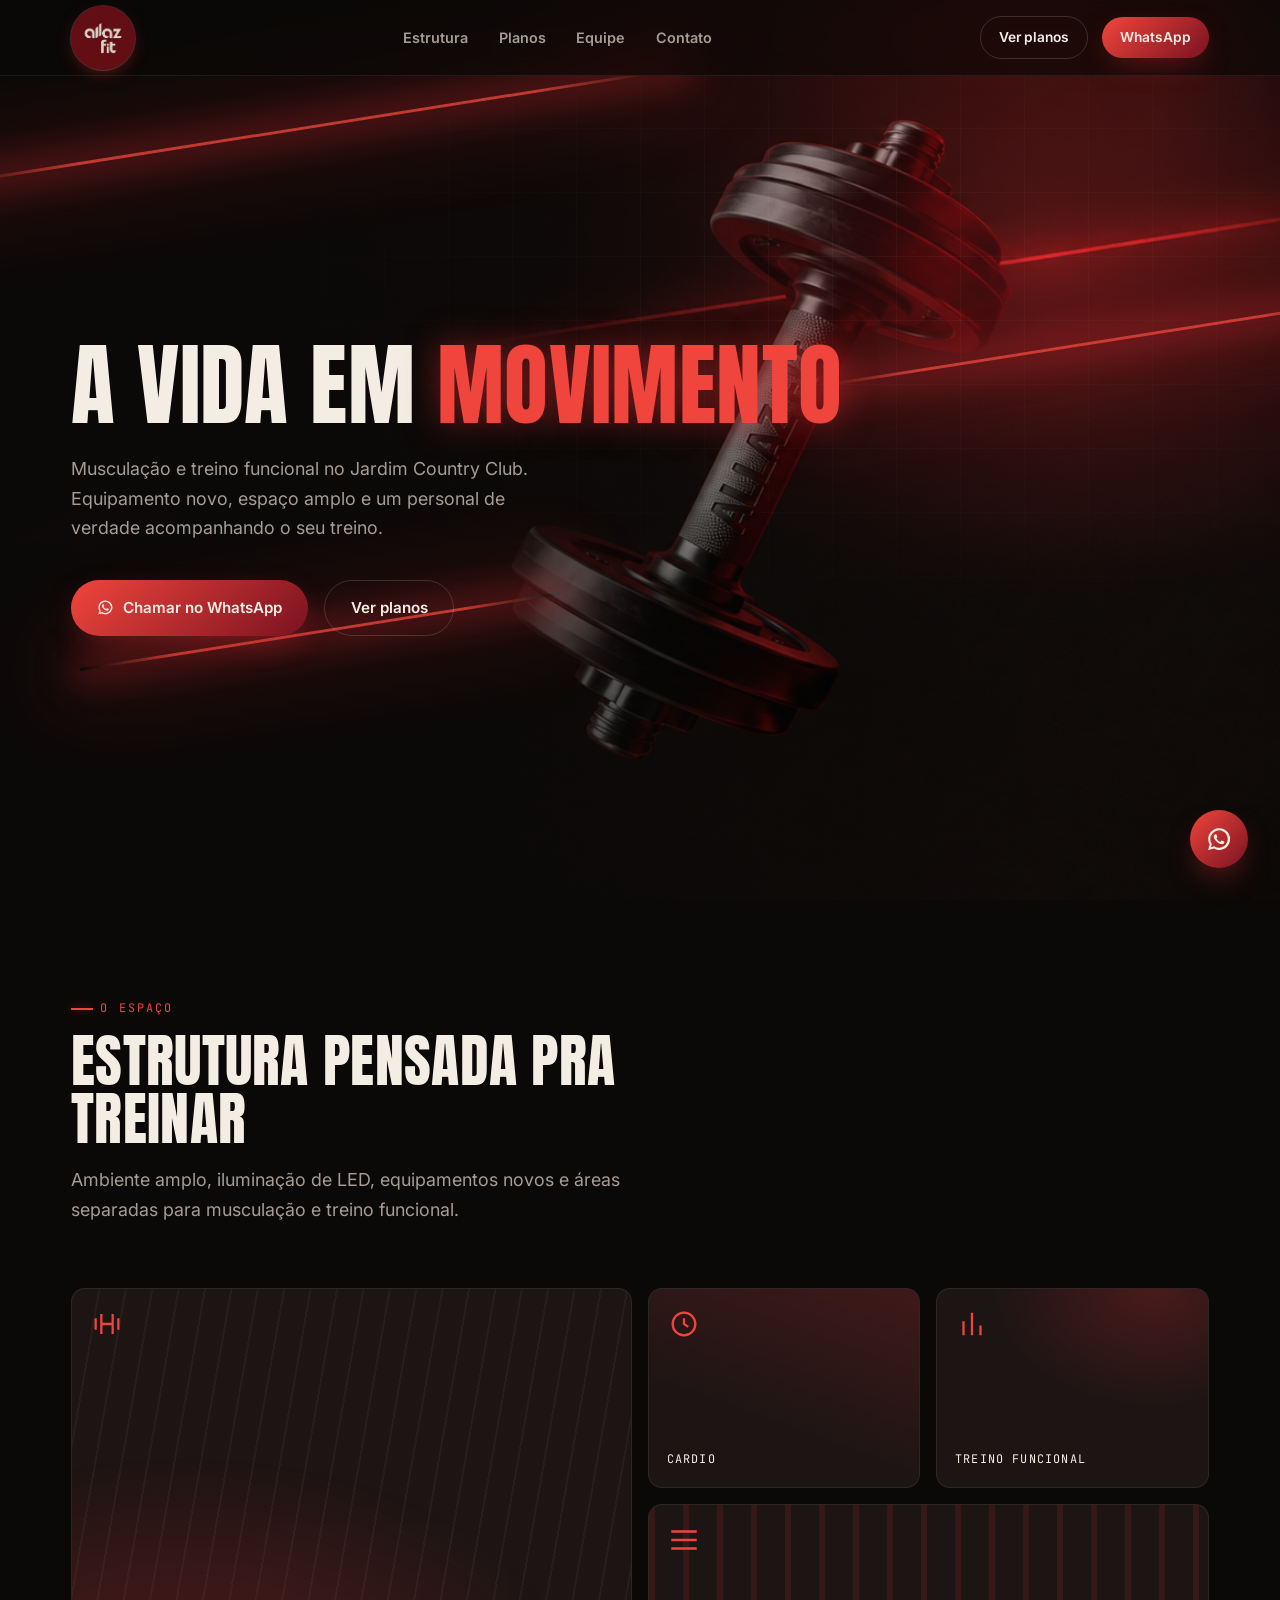
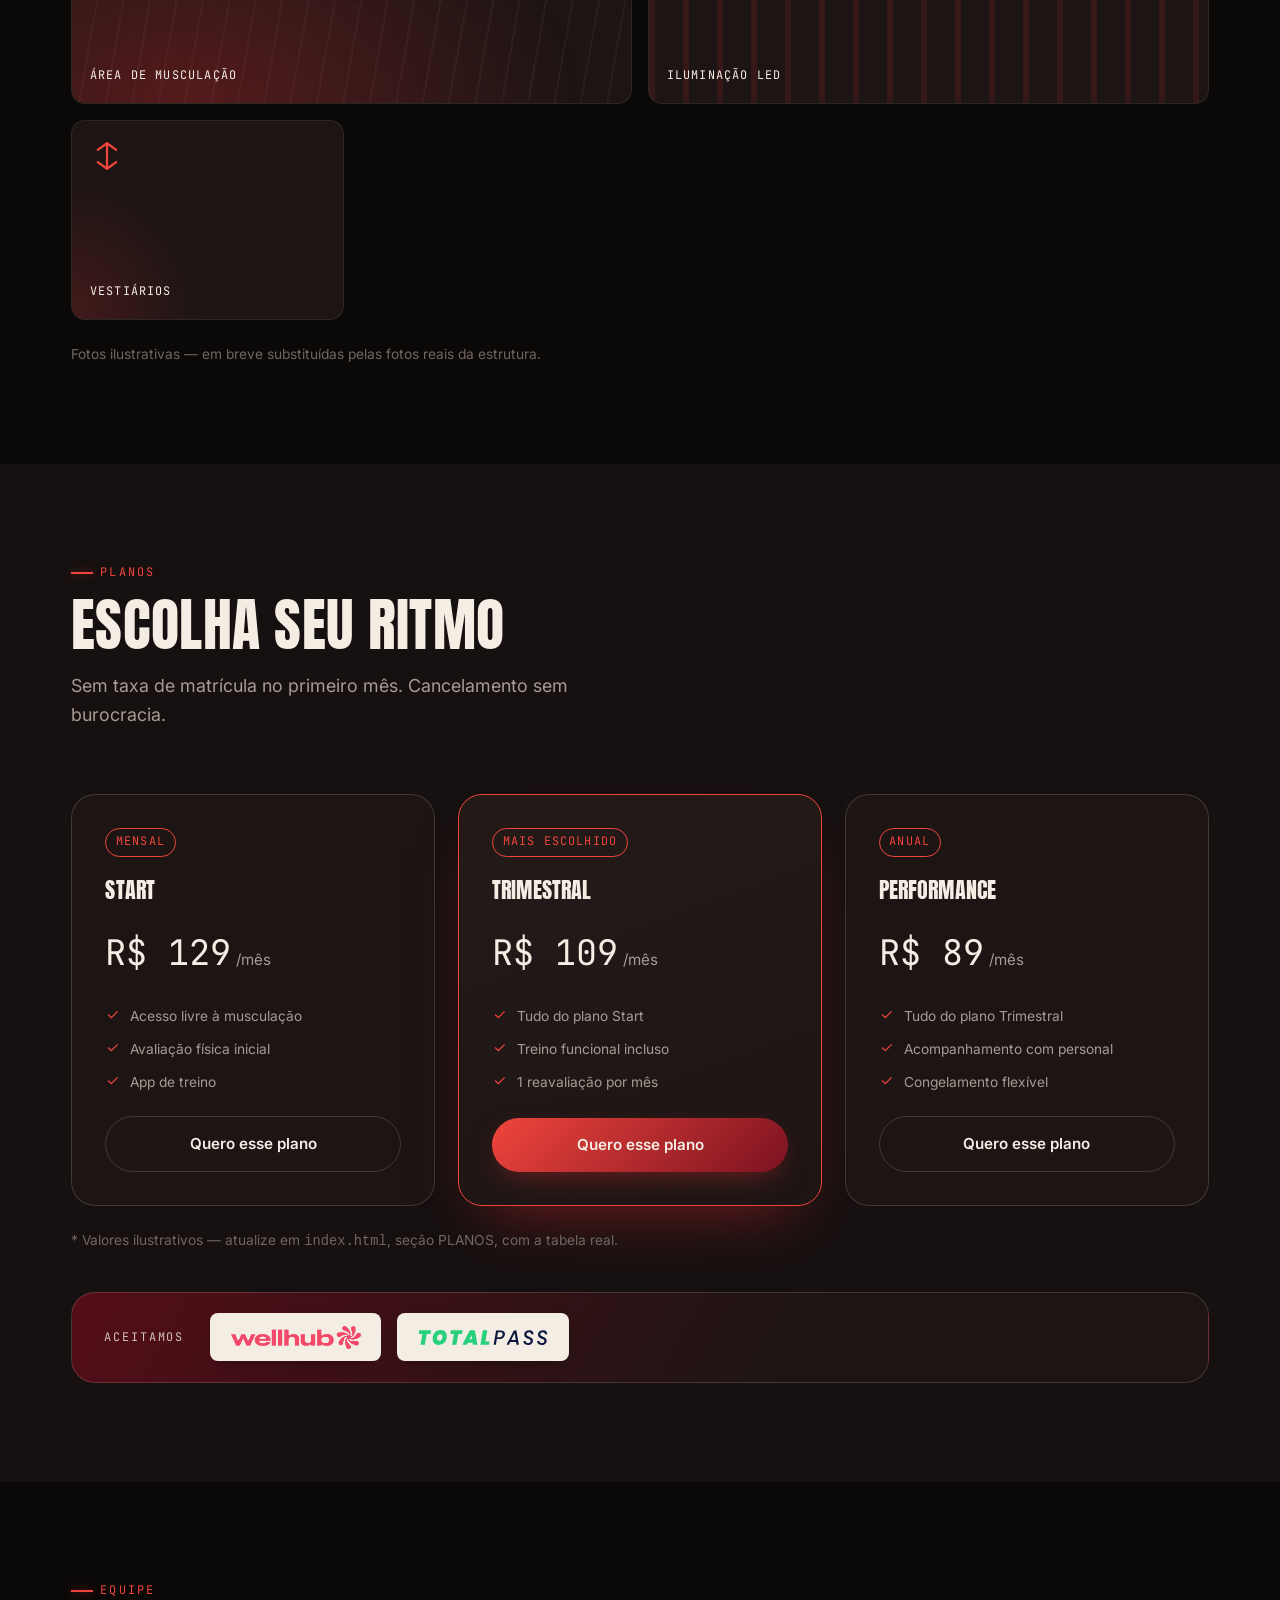
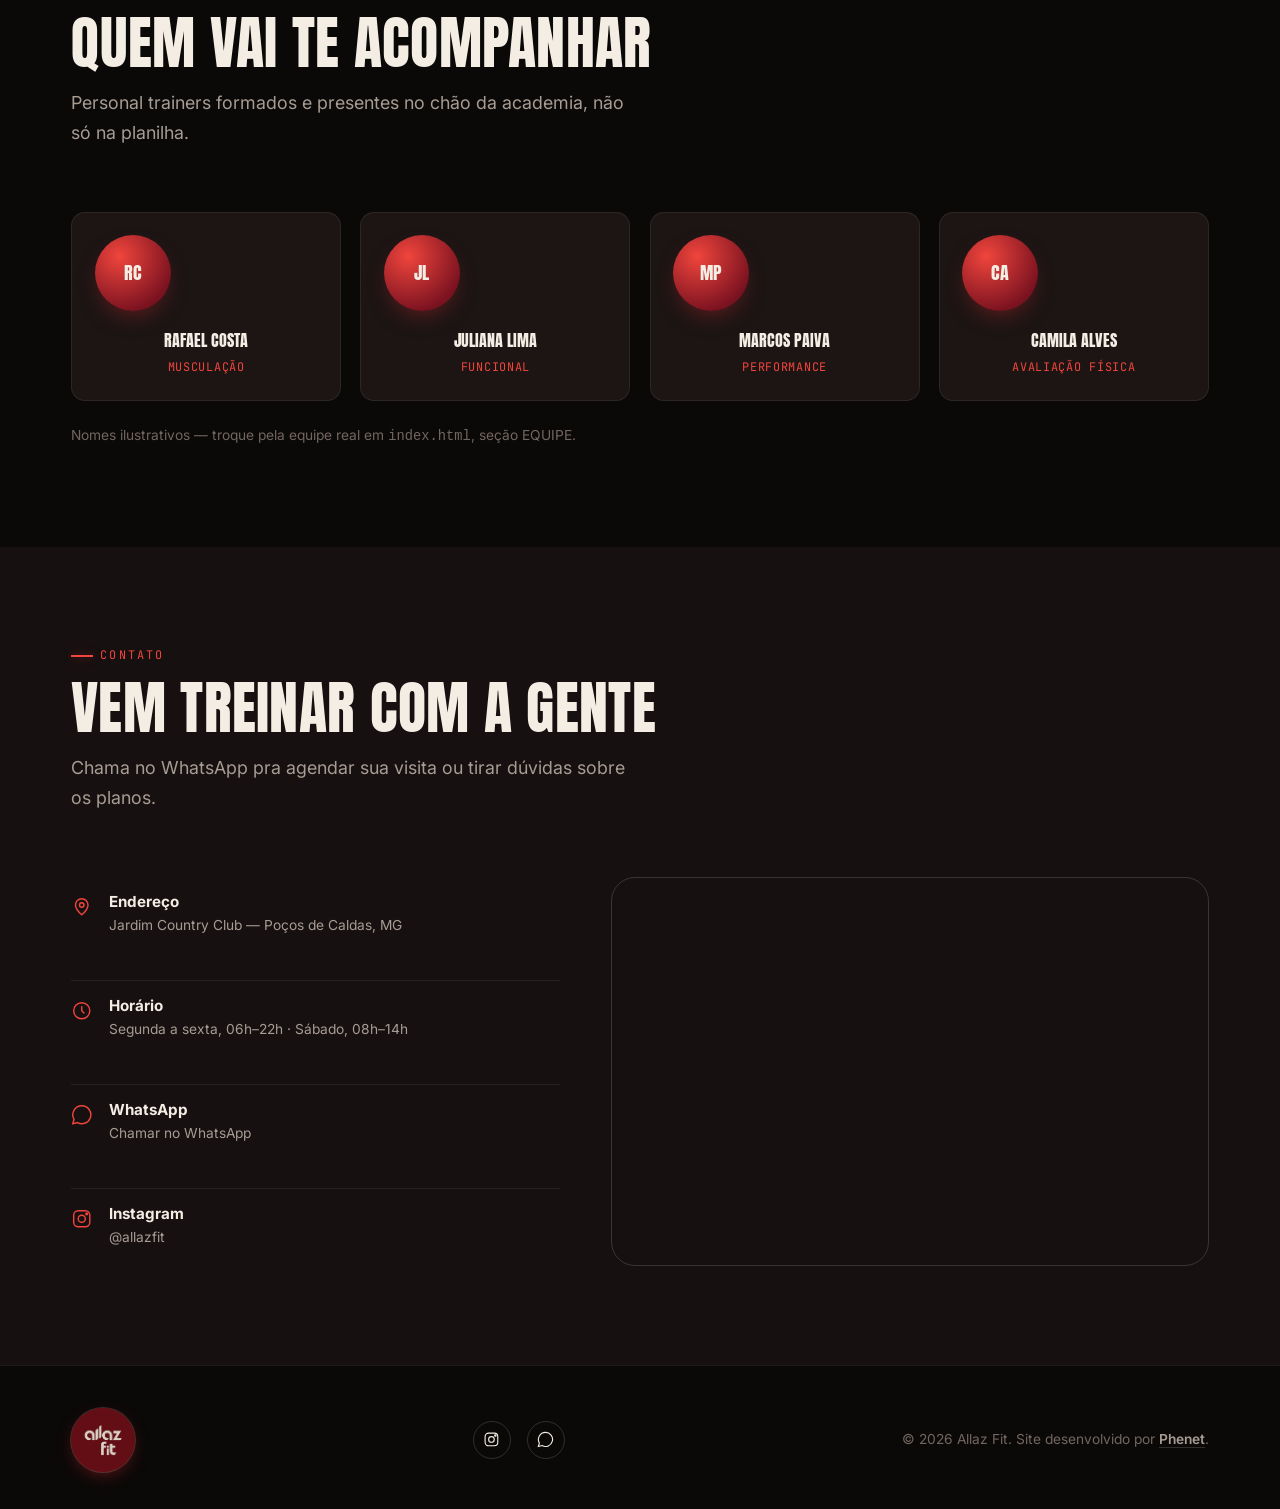
==== commit 91dd1413: "Adiciona imagem de halter no fundo do hero e remove card de horários Co-Authored-By: Claude Sonnet 5" ====
--- a/index.html
+++ b/index.html
@@ -68,25 +68,6 @@
         <a href="#planos" class="btn btn--ghost">Ver planos</a>
       </div>
     </div>
-
-    <aside class="hero__panel" data-reveal>
-      <div class="hero__panel-row">
-        <span class="hero__panel-label">Funcionamento</span>
-        <span class="hero__panel-value">Seg–Sex 06h–22h</span>
-      </div>
-      <div class="hero__panel-row">
-        <span class="hero__panel-label">Sábado</span>
-        <span class="hero__panel-value">08h–14h</span>
-      </div>
-      <div class="hero__panel-row">
-        <span class="hero__panel-label">Localização</span>
-        <span class="hero__panel-value">Jd. Country Club</span>
-      </div>
-      <div class="hero__panel-row">
-        <span class="hero__panel-label">Modalidade</span>
-        <span class="hero__panel-value">Musc. · Funcional</span>
-      </div>
-    </aside>
   </div>
 </section>
 
--- a/css/style.css
+++ b/css/style.css
@@ -156,15 +156,17 @@
   position:relative;min-height:100svh;display:flex;align-items:center;
   padding-top:var(--header-h);overflow:hidden;
   background:
-    radial-gradient(ellipse 60% 50% at 82% 12%,rgba(212,42,48,.16),transparent 60%),
+    linear-gradient(90deg,#0B0908 0%,rgba(11,9,8,.88) 38%,rgba(11,9,8,.35) 62%,transparent 82%),
+    radial-gradient(ellipse 60% 55% at 82% 30%,rgba(212,42,48,.35),transparent 65%),
+    url("../assets/hero-dumbbell.png") center right / cover no-repeat,
     linear-gradient(180deg,#0B0908 0%,#100C0B 60%,#0B0908 100%);
 }
 .hero__strips{position:absolute;inset:0;z-index:0;pointer-events:none}
 .hero__strip{
   position:absolute;height:3px;border-radius:2px;
   background:linear-gradient(90deg,transparent,var(--ember-2) 20%,var(--ember-2) 80%,transparent);
-  box-shadow:0 0 24px 4px var(--ember-glow),0 0 60px 10px rgba(212,42,48,.25);
-  opacity:.55;
+  box-shadow:0 0 34px 8px var(--ember-glow),0 0 90px 18px rgba(212,42,48,.4);
+  opacity:.8;
 }
 .hero__strip--1{width:60%;top:14%;left:-6%;transform:rotate(-9deg)}
 .hero__strip--2{width:46%;top:38%;right:-8%;transform:rotate(-9deg)}
@@ -176,22 +178,11 @@
   mask-image:radial-gradient(ellipse 70% 60% at 70% 30%,#000 0%,transparent 75%);
 }
 
-.hero__inner{position:relative;z-index:1;display:grid;grid-template-columns:1.15fr .85fr;gap:clamp(2rem,5vw,4rem);align-items:end;padding-block:clamp(2.5rem,6vw,4rem)}
+.hero__inner{position:relative;z-index:1;padding-block:clamp(2.5rem,6vw,4rem)}
 .hero h1{font-size:var(--fs-hero);color:var(--bone)}
 .hero h1 em{font-style:normal;color:var(--ember-2);text-shadow:0 0 34px var(--ember-glow)}
 .hero__lead{margin-top:1.4rem;max-width:46ch;font-size:var(--fs-lead);color:var(--smoke)}
 .hero__cta{display:flex;flex-wrap:wrap;gap:1rem;margin-top:2.3rem}
-
-.hero__panel{
-  border:1px solid var(--line-strong);border-radius:var(--r-lg);
-  background:linear-gradient(160deg,var(--surface),var(--surface-2));
-  padding:clamp(1.4rem,2.4vw,2rem);
-  box-shadow:0 30px 60px -30px rgba(0,0,0,.6);
-}
-.hero__panel-row{display:flex;justify-content:space-between;align-items:center;padding-block:.85rem;border-bottom:1px solid var(--line)}
-.hero__panel-row:last-child{border-bottom:none}
-.hero__panel-label{font-size:var(--fs-sm);color:var(--smoke)}
-.hero__panel-value{font-family:var(--f-mono);font-size:var(--fs-sm);color:var(--bone);letter-spacing:.02em}
 
 /* ---------- 6. ESTRUTURA ---------- */
 .gallery{display:grid;grid-template-columns:repeat(4,1fr);grid-auto-rows:200px;gap:1rem}
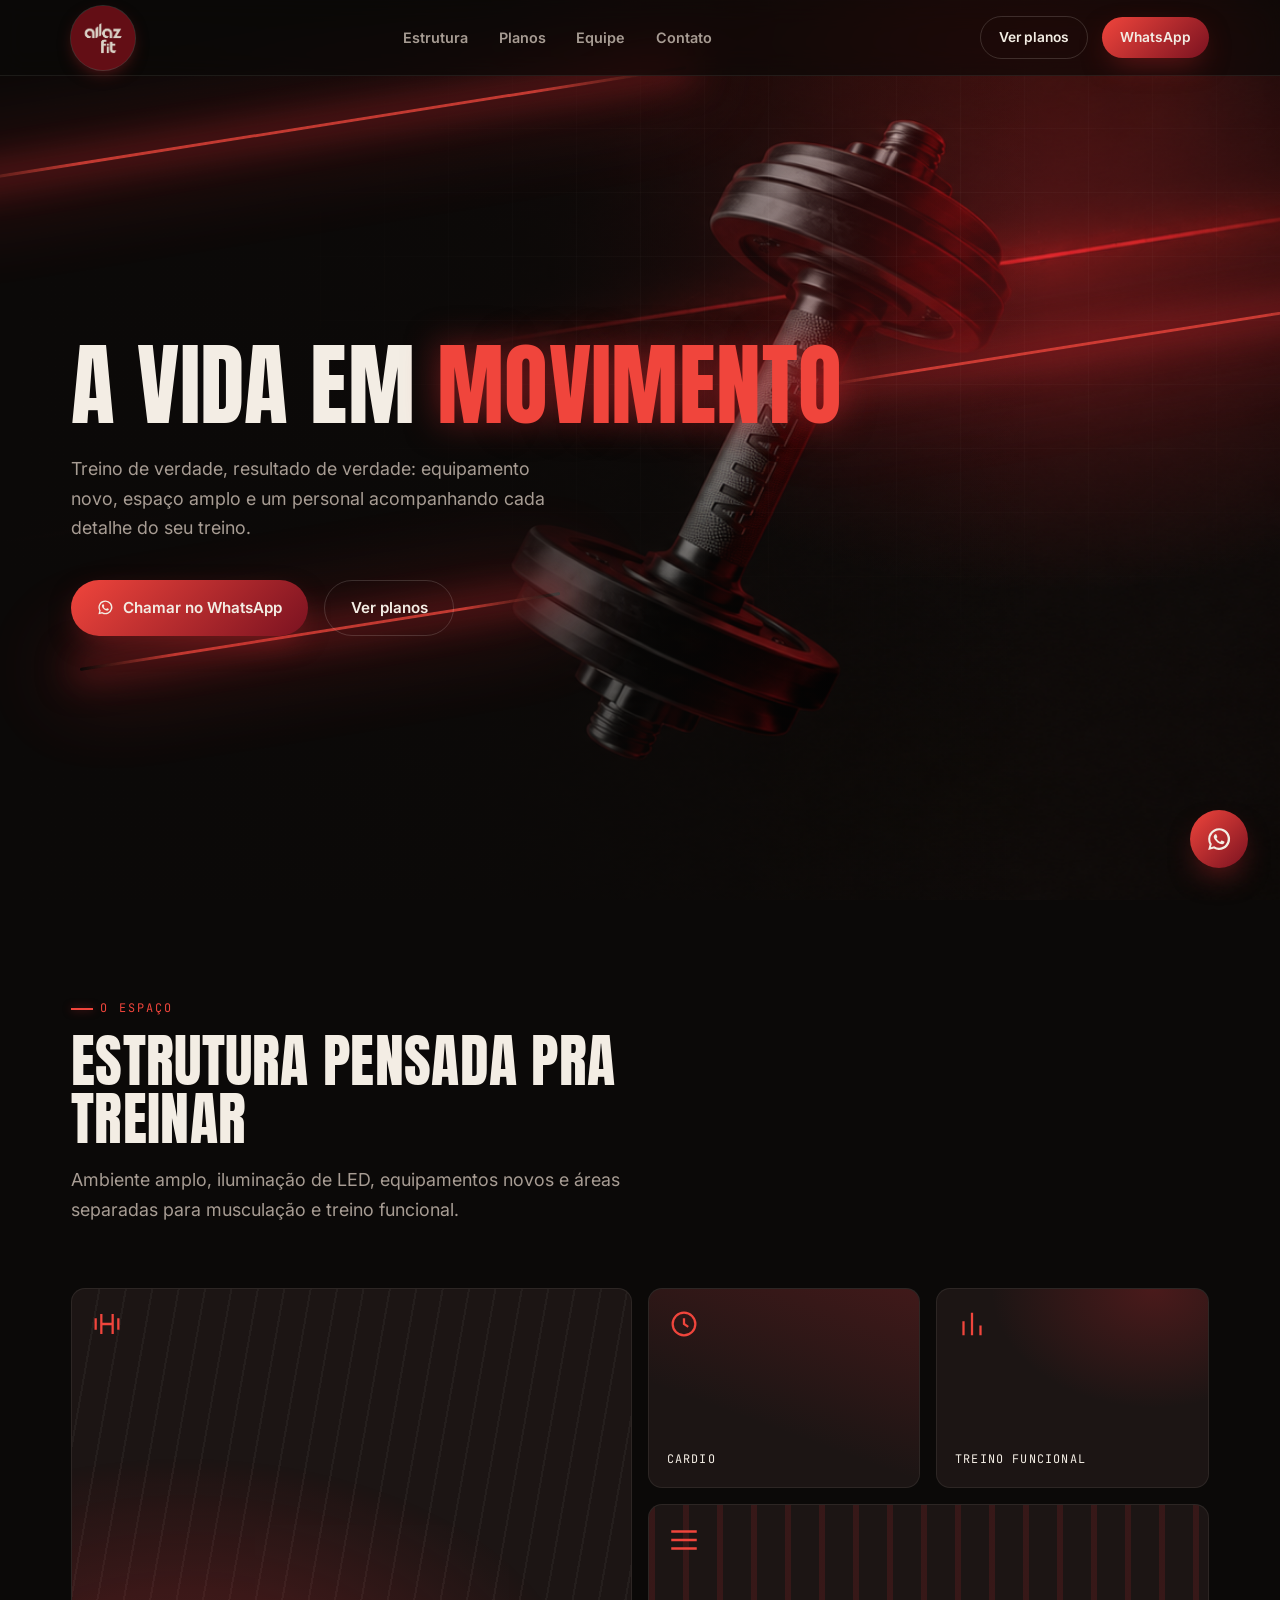
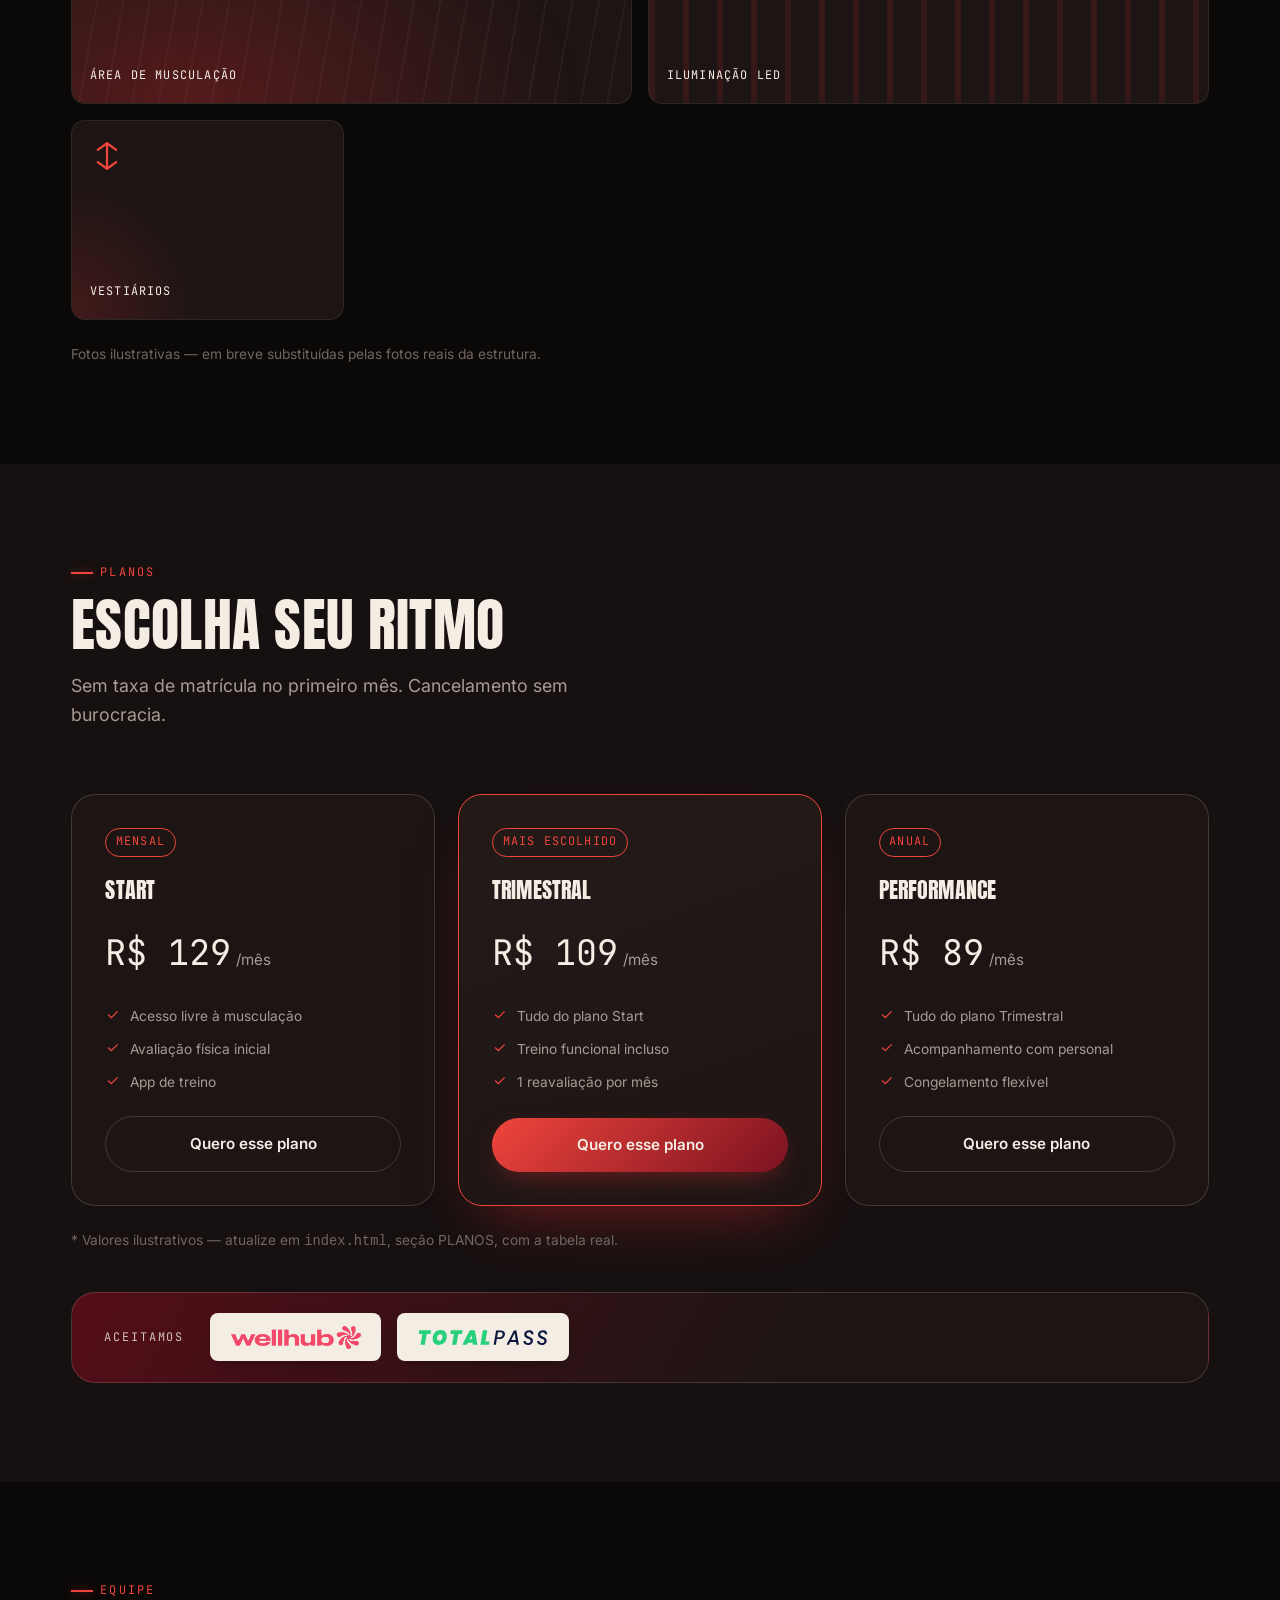
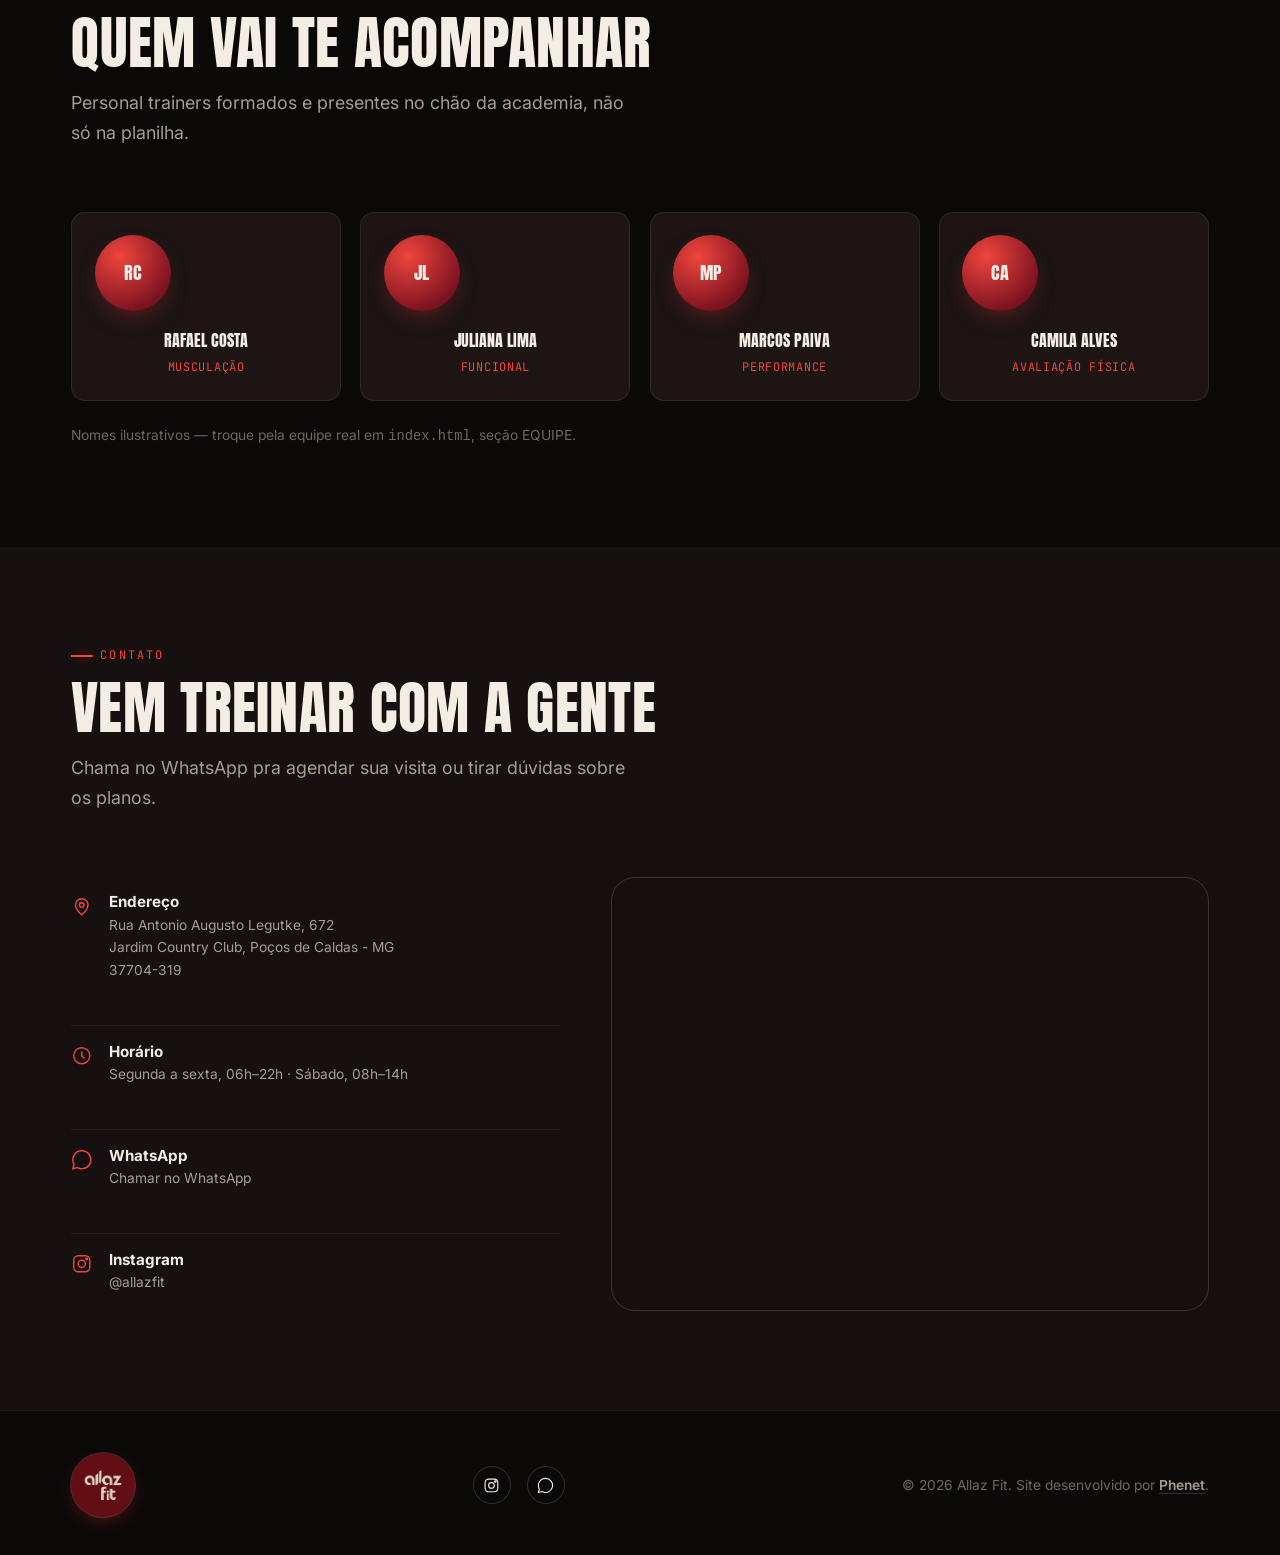
==== commit 15544668: "Adiciona endereço completo e melhora texto do hero Co-Authored-By: Claude Sonnet 5 <noreply@anthropi" ====
--- a/index.html
+++ b/index.html
@@ -59,7 +59,7 @@
   <div class="container hero__inner">
     <div>
       <h1>A vida em <em>movimento</em></h1>
-      <p class="hero__lead">Musculação e treino funcional no Jardim Country Club. Equipamento novo, espaço amplo e um personal de verdade acompanhando o seu treino.</p>
+      <p class="hero__lead">Treino de verdade, resultado de verdade: equipamento novo, espaço amplo e um personal acompanhando cada detalhe do seu treino.</p>
       <div class="hero__cta">
         <a href="#" class="btn btn--primary js-wa" data-msg="Olá! Vim pelo site da Allaz Fit e quero conhecer a academia.">
           <svg viewBox="0 0 24 24" fill="currentColor"><path d="M12 2a10 10 0 0 0-8.66 15L2 22l5.2-1.3A10 10 0 1 0 12 2Zm0 18a8 8 0 0 1-4.1-1.13l-.3-.17-3.08.77.8-2.98-.2-.32A8 8 0 1 1 12 20Zm4.4-5.9c-.24-.12-1.42-.7-1.64-.78-.22-.08-.38-.12-.54.12-.16.24-.62.78-.76.94-.14.16-.28.18-.52.06-.24-.12-1.02-.38-1.94-1.2-.72-.64-1.2-1.44-1.34-1.68-.14-.24-.02-.37.1-.49.11-.11.24-.28.36-.42.12-.14.16-.24.24-.4.08-.16.04-.3-.02-.42-.06-.12-.54-1.3-.74-1.78-.2-.46-.4-.4-.54-.4h-.46c-.16 0-.42.06-.64.3-.22.24-.84.82-.84 2s.86 2.32.98 2.48c.12.16 1.7 2.6 4.12 3.64.58.25 1.03.4 1.38.51.58.18 1.1.16 1.52.1.46-.07 1.42-.58 1.62-1.14.2-.56.2-1.04.14-1.14-.06-.1-.22-.16-.46-.28Z"/></svg>
@@ -216,7 +216,7 @@
           <svg viewBox="0 0 24 24" fill="none" stroke="currentColor" stroke-width="1.6"><path d="M12 21s-7-6.1-7-11a7 7 0 0 1 14 0c0 4.9-7 11-7 11Z"/><circle cx="12" cy="10" r="2.5"/></svg>
           <div>
             <h4>Endereço</h4>
-            <p>Jardim Country Club — Poços de Caldas, MG</p>
+            <p>Rua Antonio Augusto Legutke, 672<br>Jardim Country Club, Poços de Caldas - MG<br>37704-319</p>
           </div>
         </div>
         <div class="info-row">
@@ -243,7 +243,7 @@
       </div>
 
       <div class="contact__map">
-        <iframe src="https://maps.google.com/maps?q=Jardim%20Country%20Club%2C%20Po%C3%A7os%20de%20Caldas%2C%20MG&z=15&output=embed" loading="lazy" referrerpolicy="no-referrer-when-downgrade" title="Localização Allaz Fit"></iframe>
+        <iframe src="https://maps.google.com/maps?q=Rua%20Antonio%20Augusto%20Legutke%2C%20672%2C%20Jardim%20Country%20Club%2C%20Po%C3%A7os%20de%20Caldas%20-%20MG%2C%2037704-319&z=16&output=embed" loading="lazy" referrerpolicy="no-referrer-when-downgrade" title="Localização Allaz Fit"></iframe>
       </div>
     </div>
   </div>
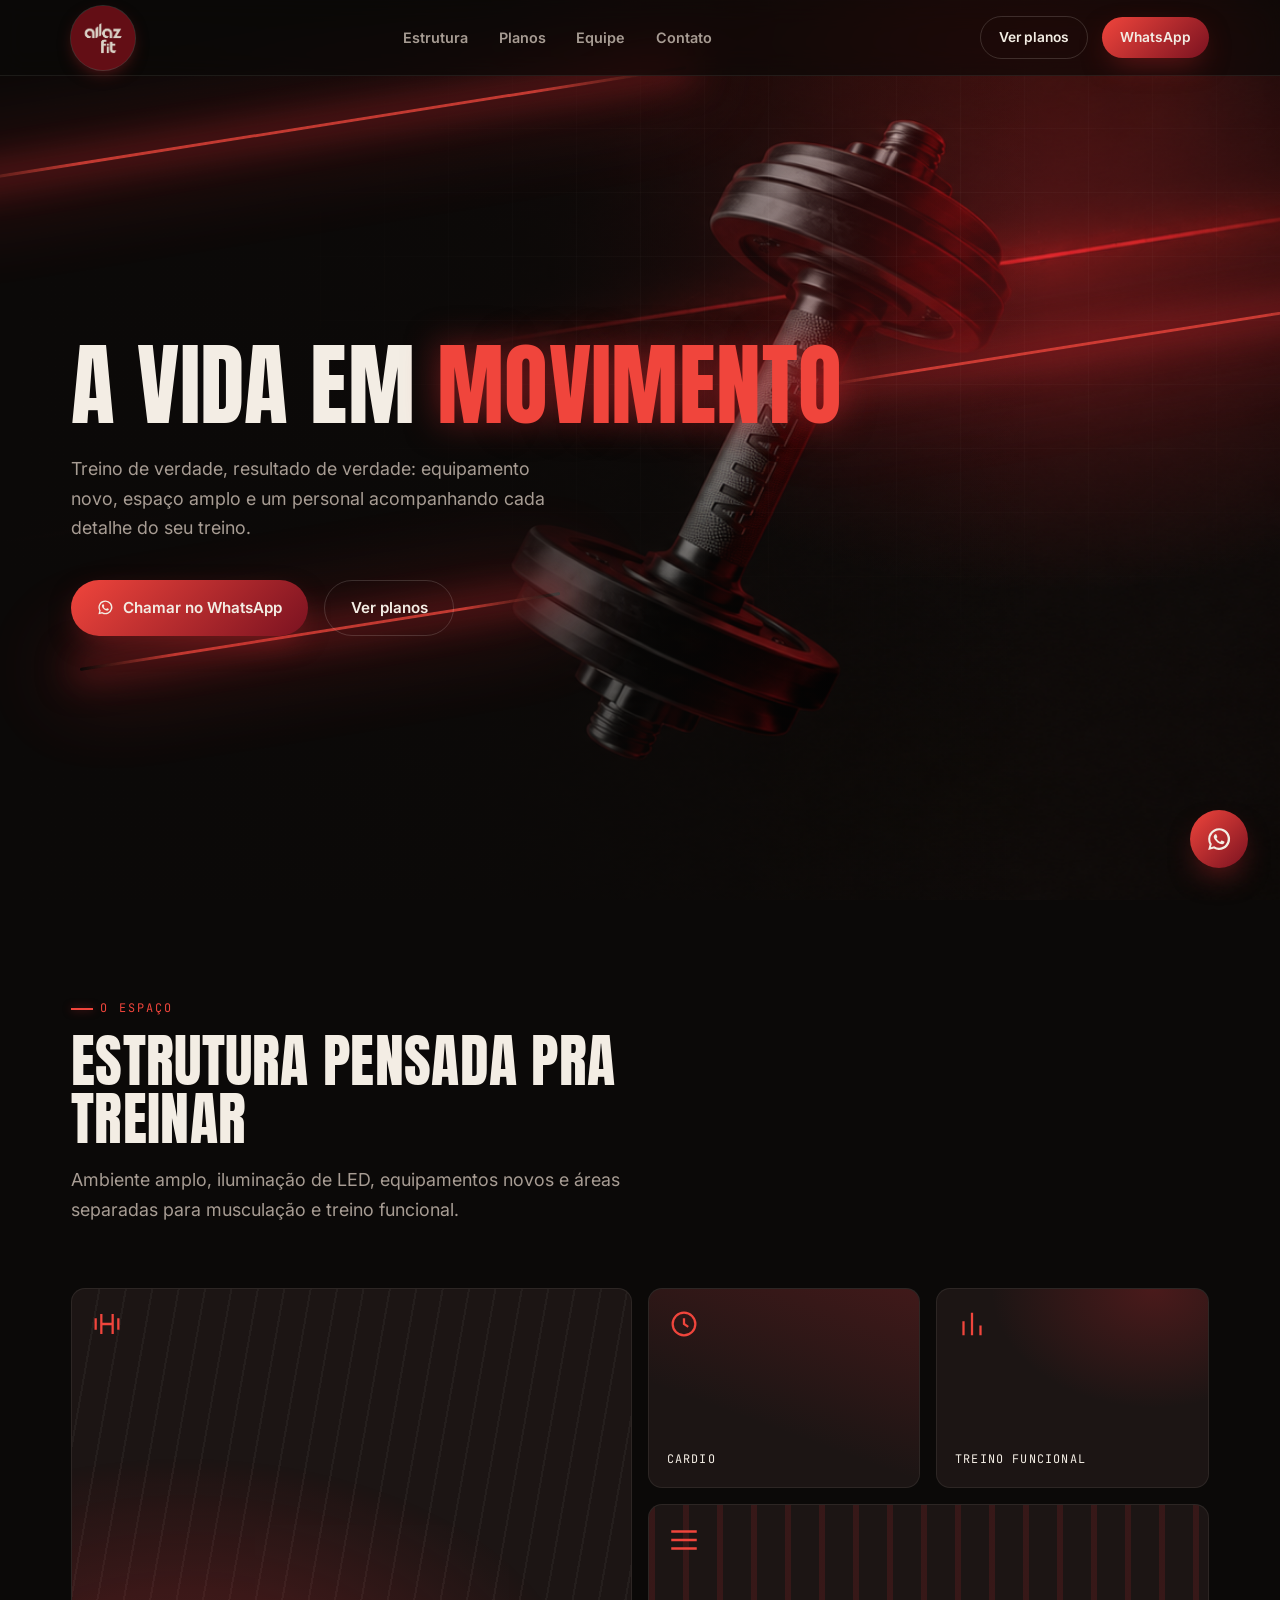
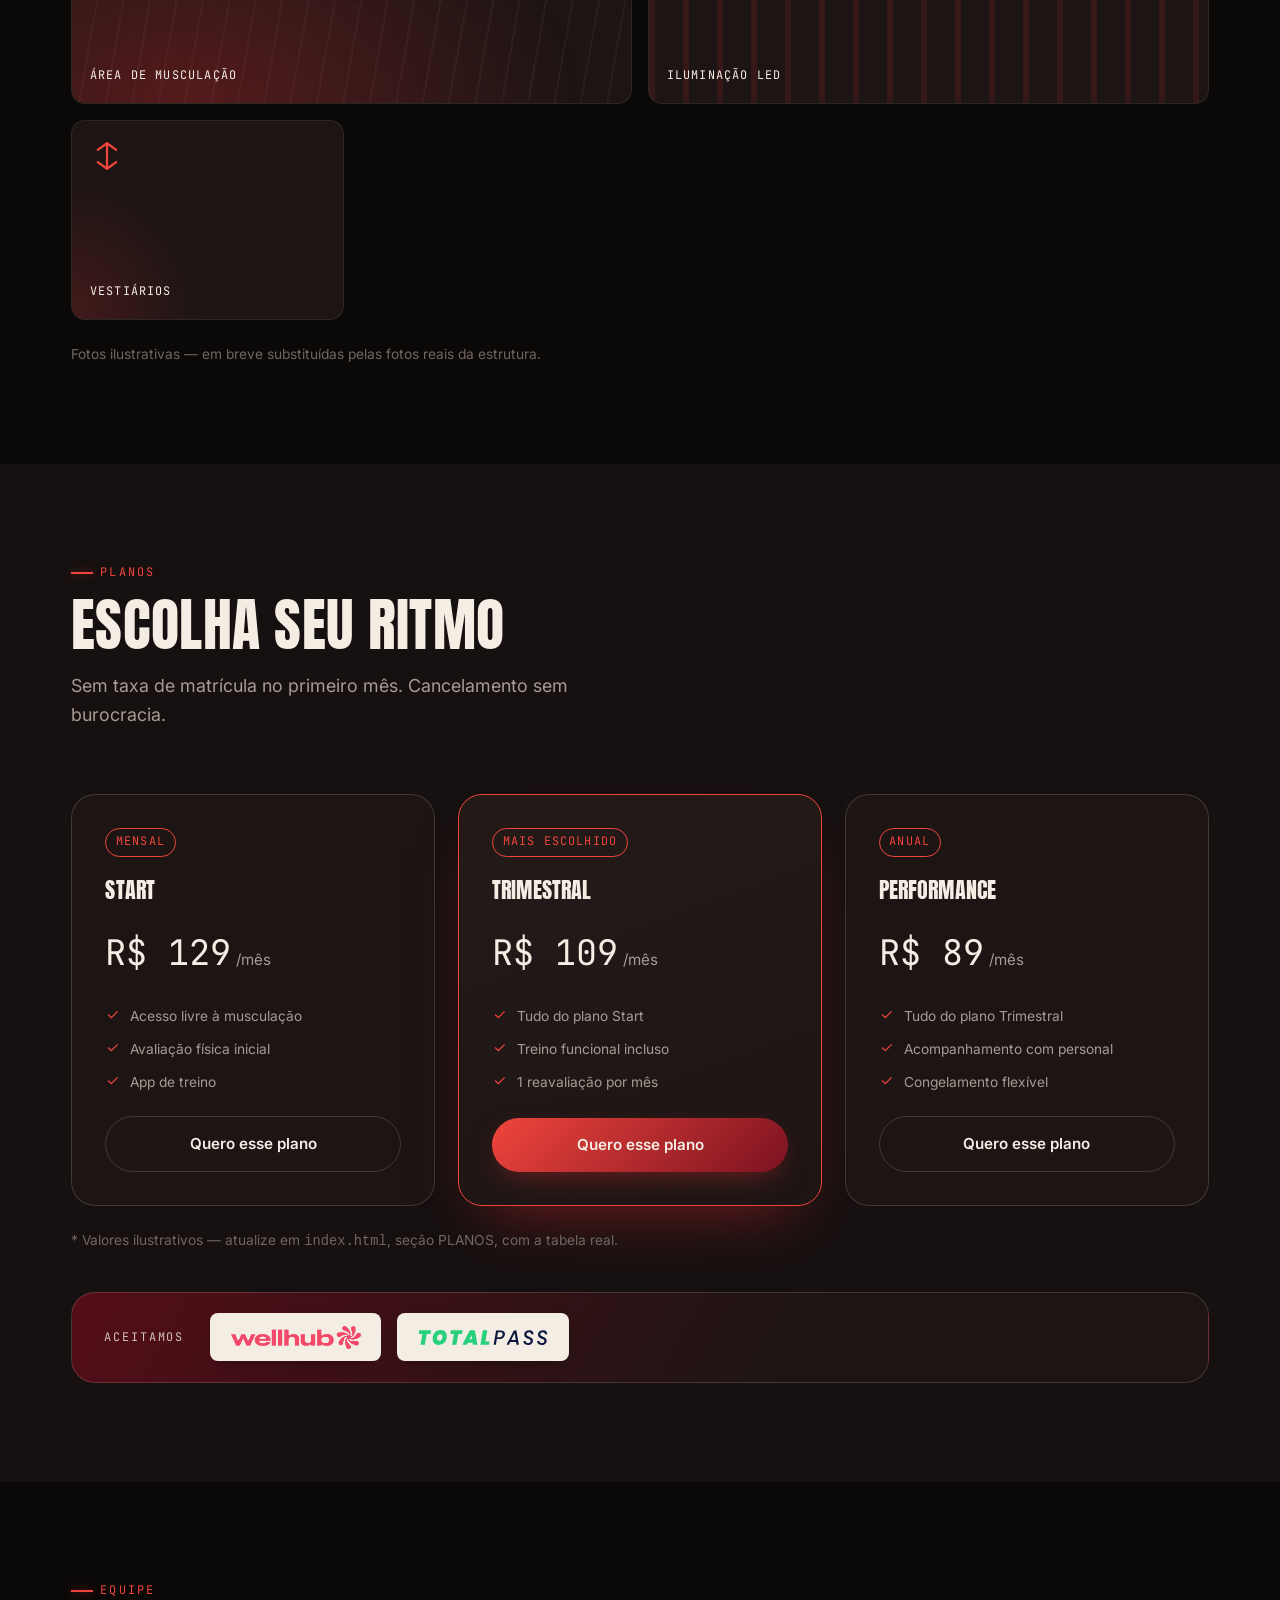
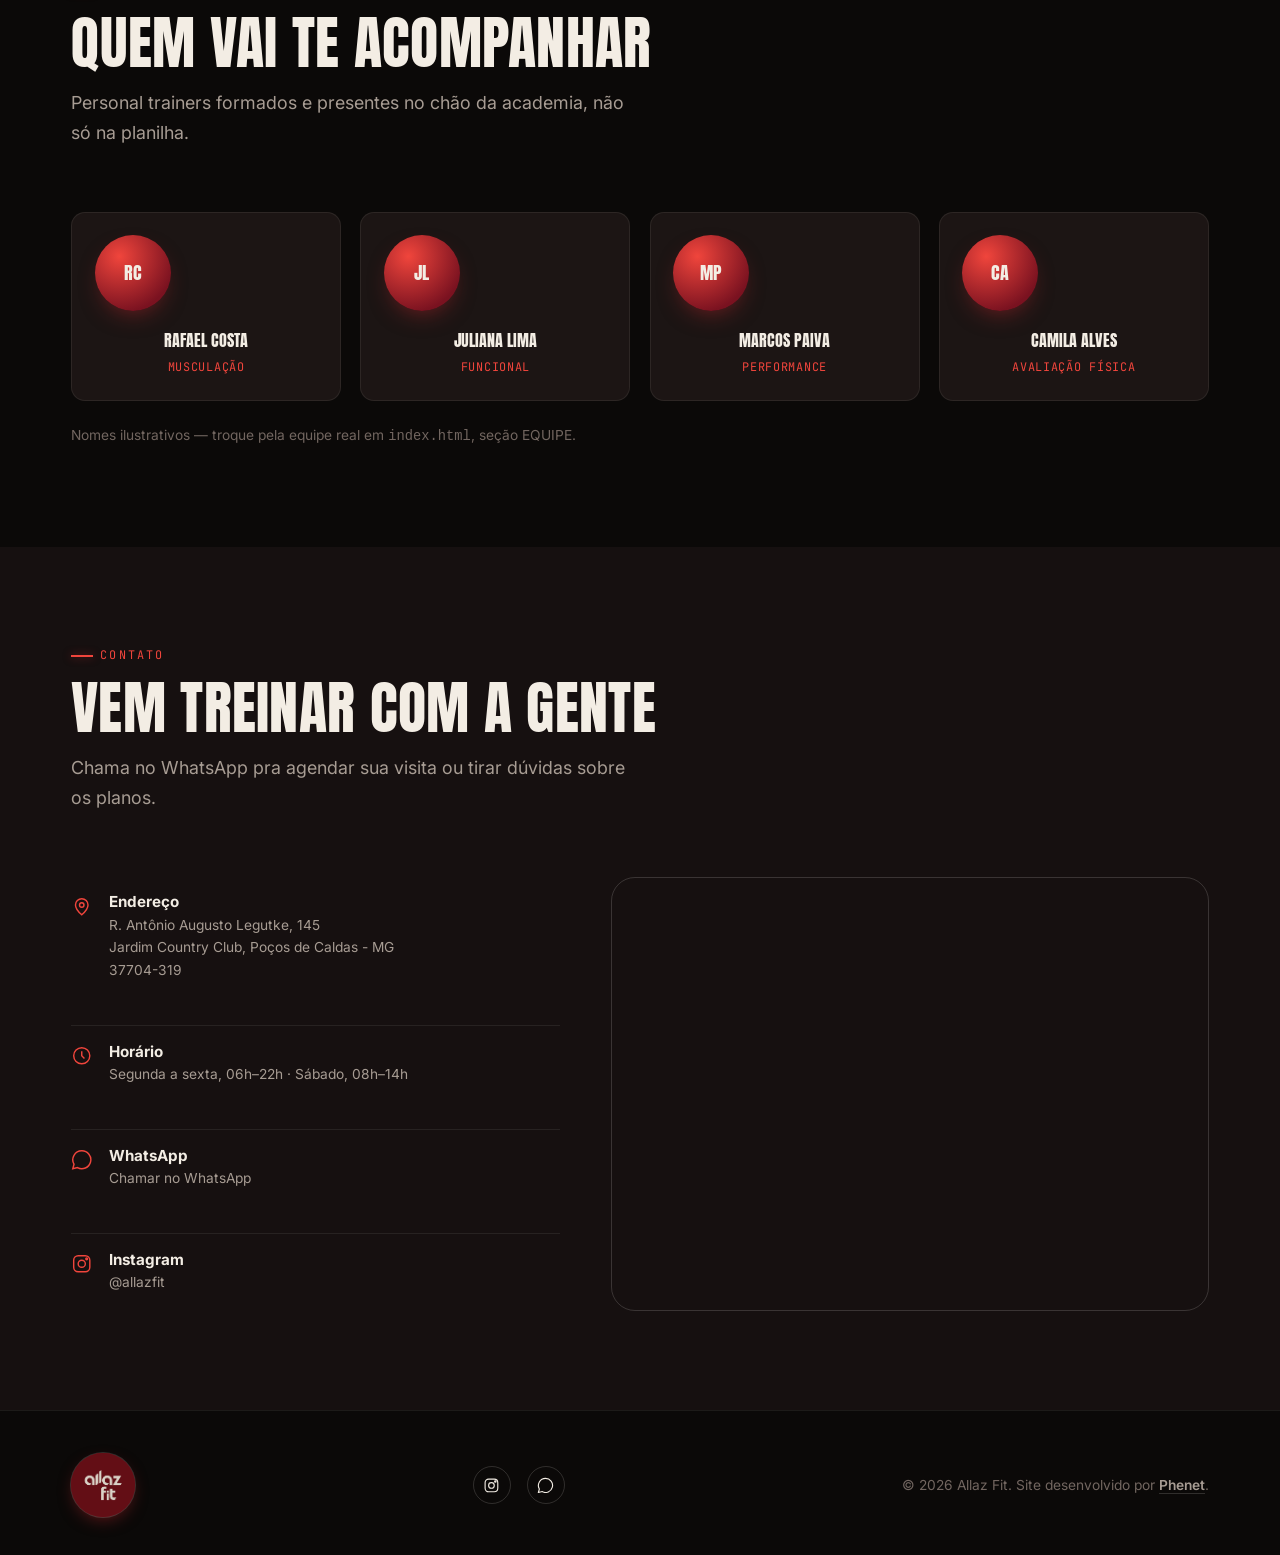
==== commit 2926c654: "Atualiza endereço e configura número de WhatsApp Co-Authored-By: Claude Sonnet 5 <noreply@anthropic." ====
--- a/index.html
+++ b/index.html
@@ -216,7 +216,7 @@
           <svg viewBox="0 0 24 24" fill="none" stroke="currentColor" stroke-width="1.6"><path d="M12 21s-7-6.1-7-11a7 7 0 0 1 14 0c0 4.9-7 11-7 11Z"/><circle cx="12" cy="10" r="2.5"/></svg>
           <div>
             <h4>Endereço</h4>
-            <p>Rua Antonio Augusto Legutke, 672<br>Jardim Country Club, Poços de Caldas - MG<br>37704-319</p>
+            <p>R. Antônio Augusto Legutke, 145<br>Jardim Country Club, Poços de Caldas - MG<br>37704-319</p>
           </div>
         </div>
         <div class="info-row">
@@ -243,7 +243,7 @@
       </div>
 
       <div class="contact__map">
-        <iframe src="https://maps.google.com/maps?q=Rua%20Antonio%20Augusto%20Legutke%2C%20672%2C%20Jardim%20Country%20Club%2C%20Po%C3%A7os%20de%20Caldas%20-%20MG%2C%2037704-319&z=16&output=embed" loading="lazy" referrerpolicy="no-referrer-when-downgrade" title="Localização Allaz Fit"></iframe>
+        <iframe src="https://maps.google.com/maps?q=R.%20Ant%C3%B4nio%20Augusto%20Legutke%2C%20145%2C%20Jardim%20Country%20Club%2C%20Po%C3%A7os%20de%20Caldas%20-%20MG%2C%2037704-319&z=16&output=embed" loading="lazy" referrerpolicy="no-referrer-when-downgrade" title="Localização Allaz Fit"></iframe>
       </div>
     </div>
   </div>
@@ -265,7 +265,7 @@
       </a>
     </div>
 
-    <p class="footer__credit">© <span id="year"></span> Allaz Fit. Site desenvolvido por <a href="https://phenettech.com.br" target="_blank" rel="noopener">Phenet</a>.</p>
+    <p class="footer__credit">© <span id="year"></span> Allaz Fit. Site desenvolvido por <a href="https://phenet.com.br" target="_blank" rel="noopener">Phenet</a>.</p>
   </div>
 </footer>
 
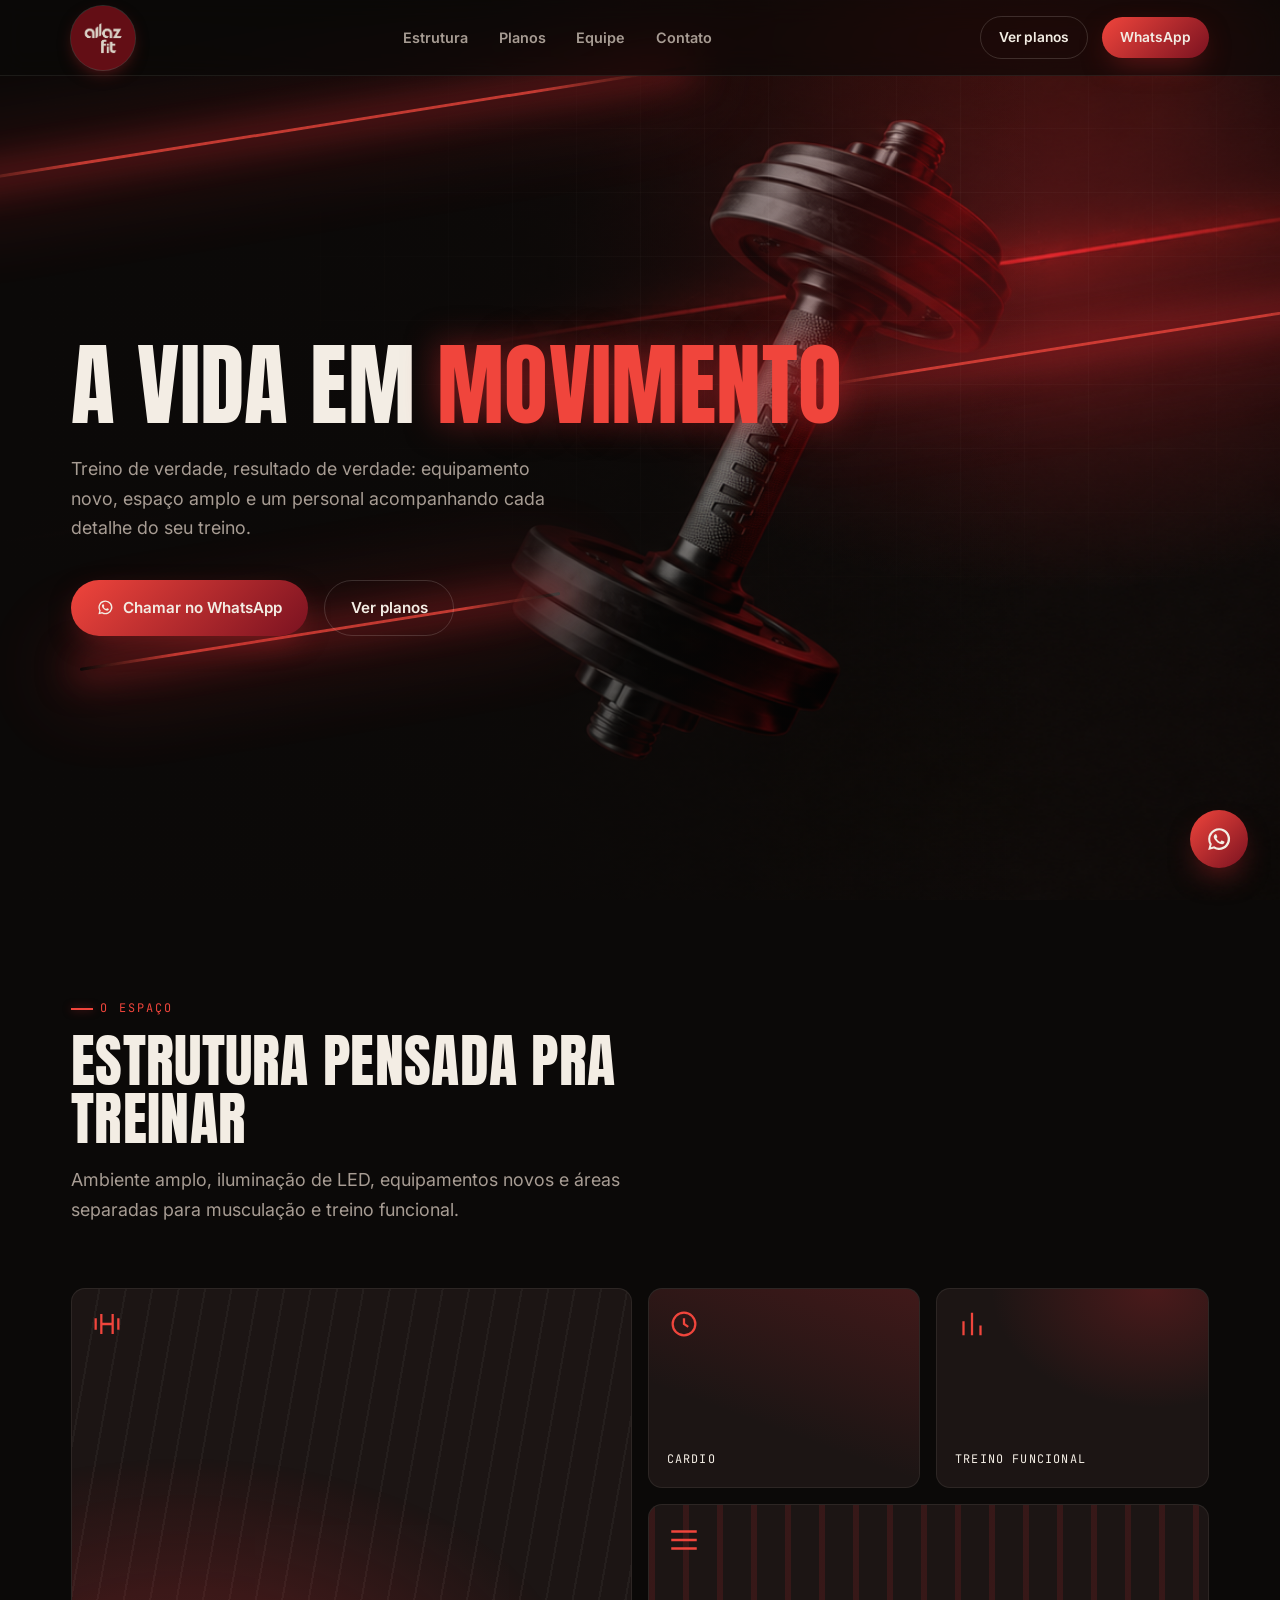
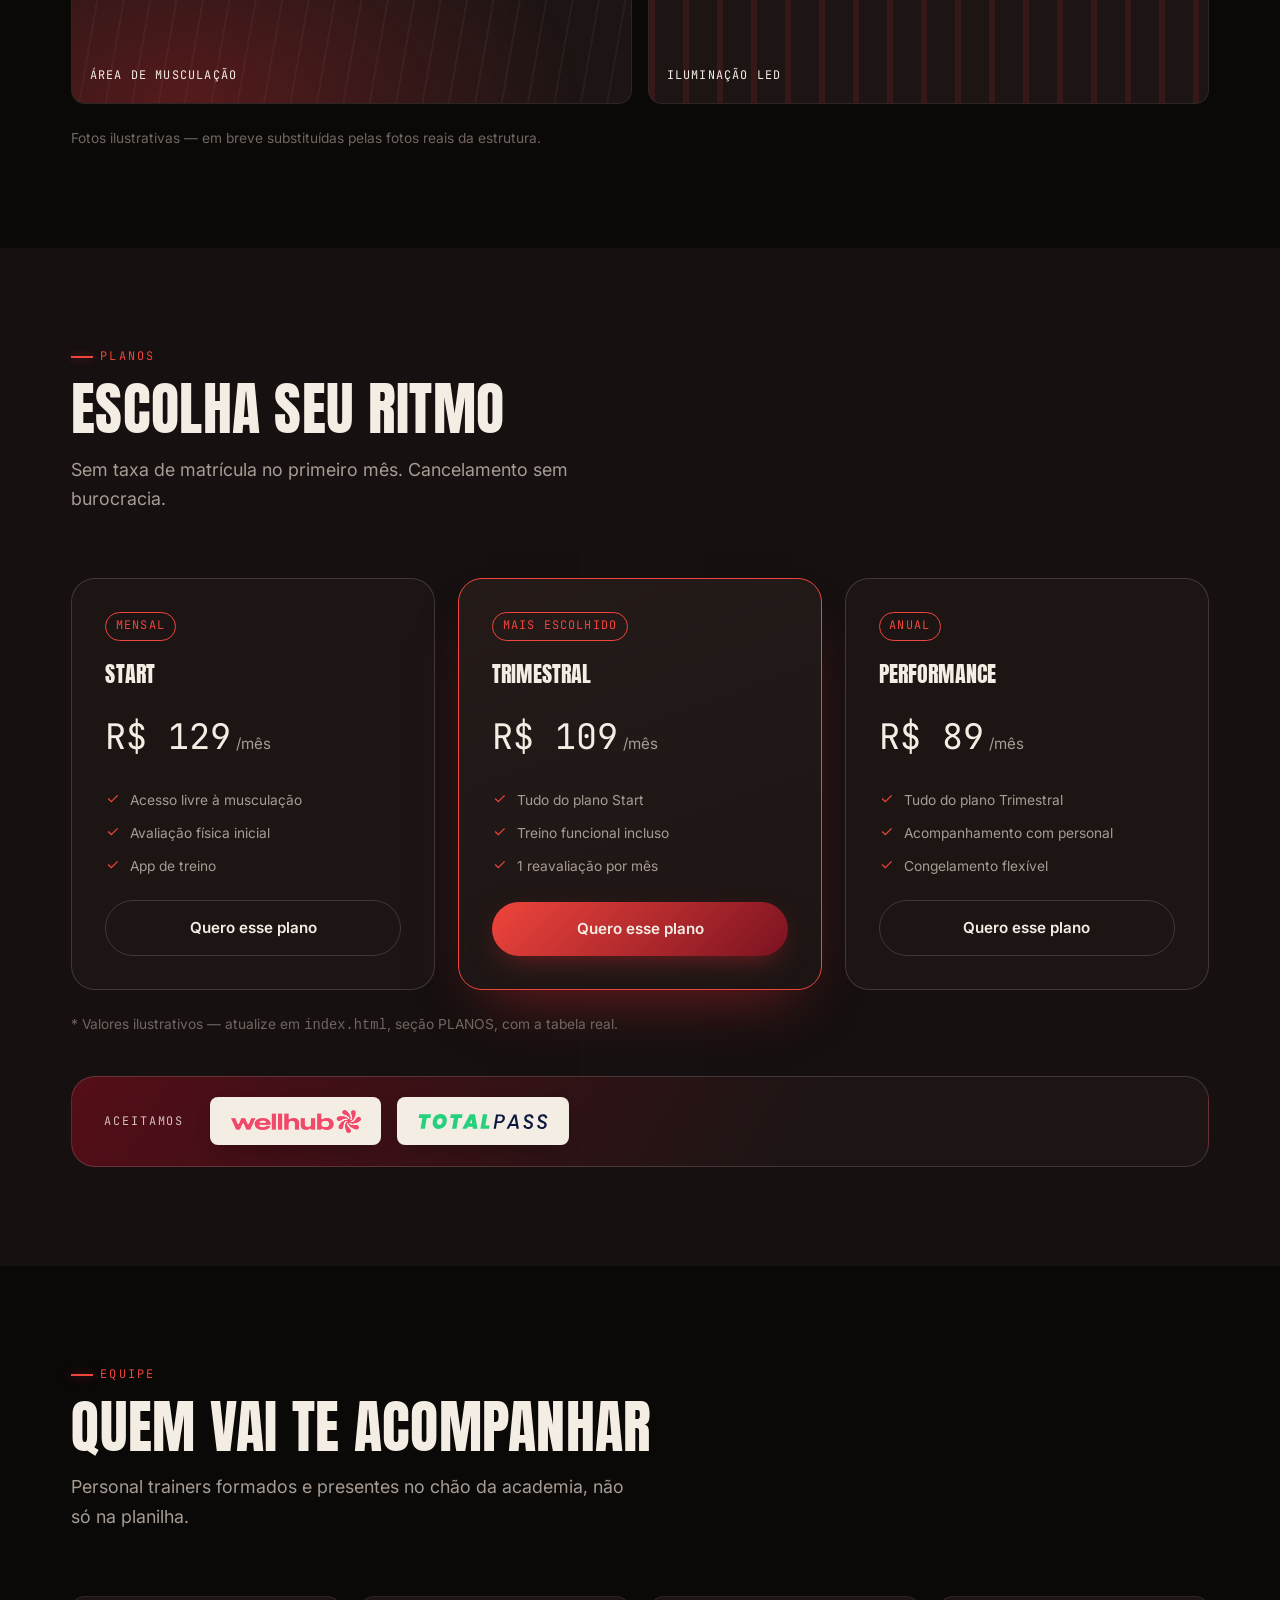
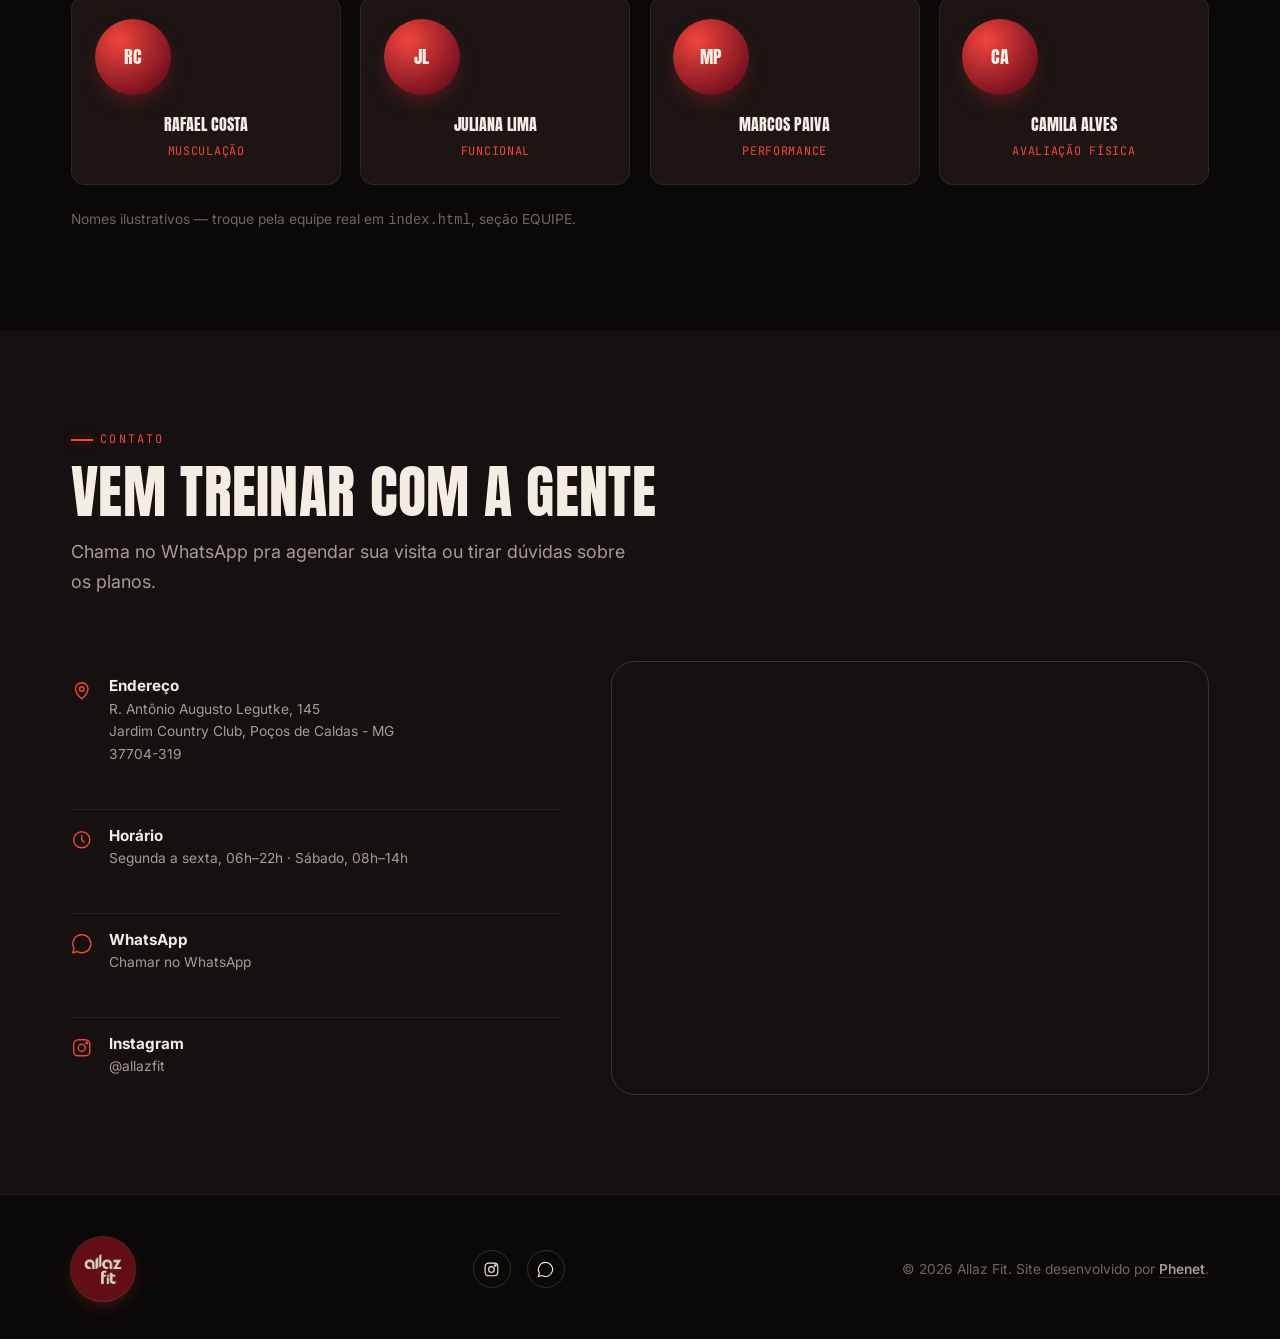
==== commit d883c21a: "Remove item de vestiários da galeria da estrutura Co-Authored-By: Claude Sonnet 5 <noreply@anthropic" ====
--- a/index.html
+++ b/index.html
@@ -96,10 +96,6 @@
       <div class="shot shot--d">
         <svg class="shot__icon" viewBox="0 0 24 24" fill="none" stroke="currentColor" stroke-width="1.6"><path d="M3 12h18M3 6h18M3 18h18"/></svg>
         <span class="shot__label">Iluminação LED</span>
-      </div>
-      <div class="shot shot--e">
-        <svg class="shot__icon" viewBox="0 0 24 24" fill="none" stroke="currentColor" stroke-width="1.6"><path d="M12 3v18M5 8l7-5 7 5M5 16l7 5 7-5"/></svg>
-        <span class="shot__label">Vestiários</span>
       </div>
     </div>
     <!-- Trocar por fotos reais: substitua cada <div class="shot ..."> pelo conteúdo,
